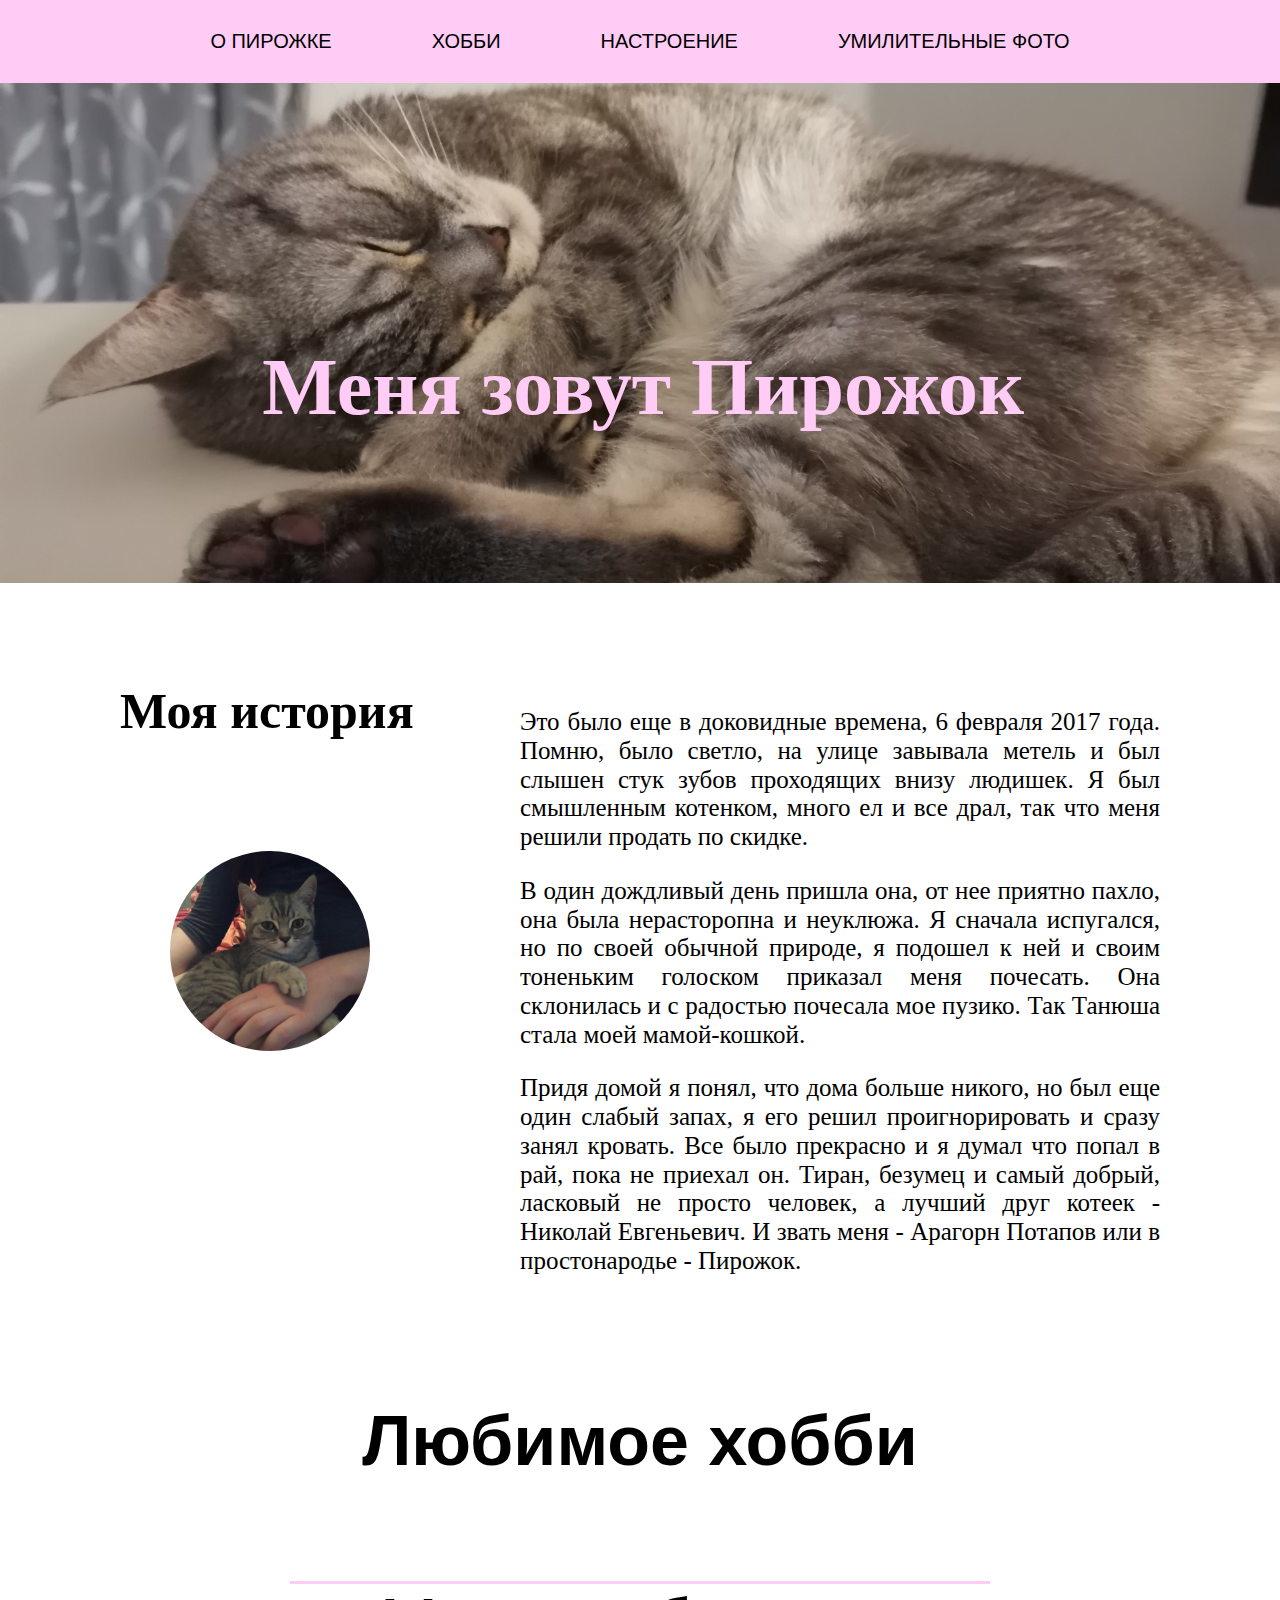
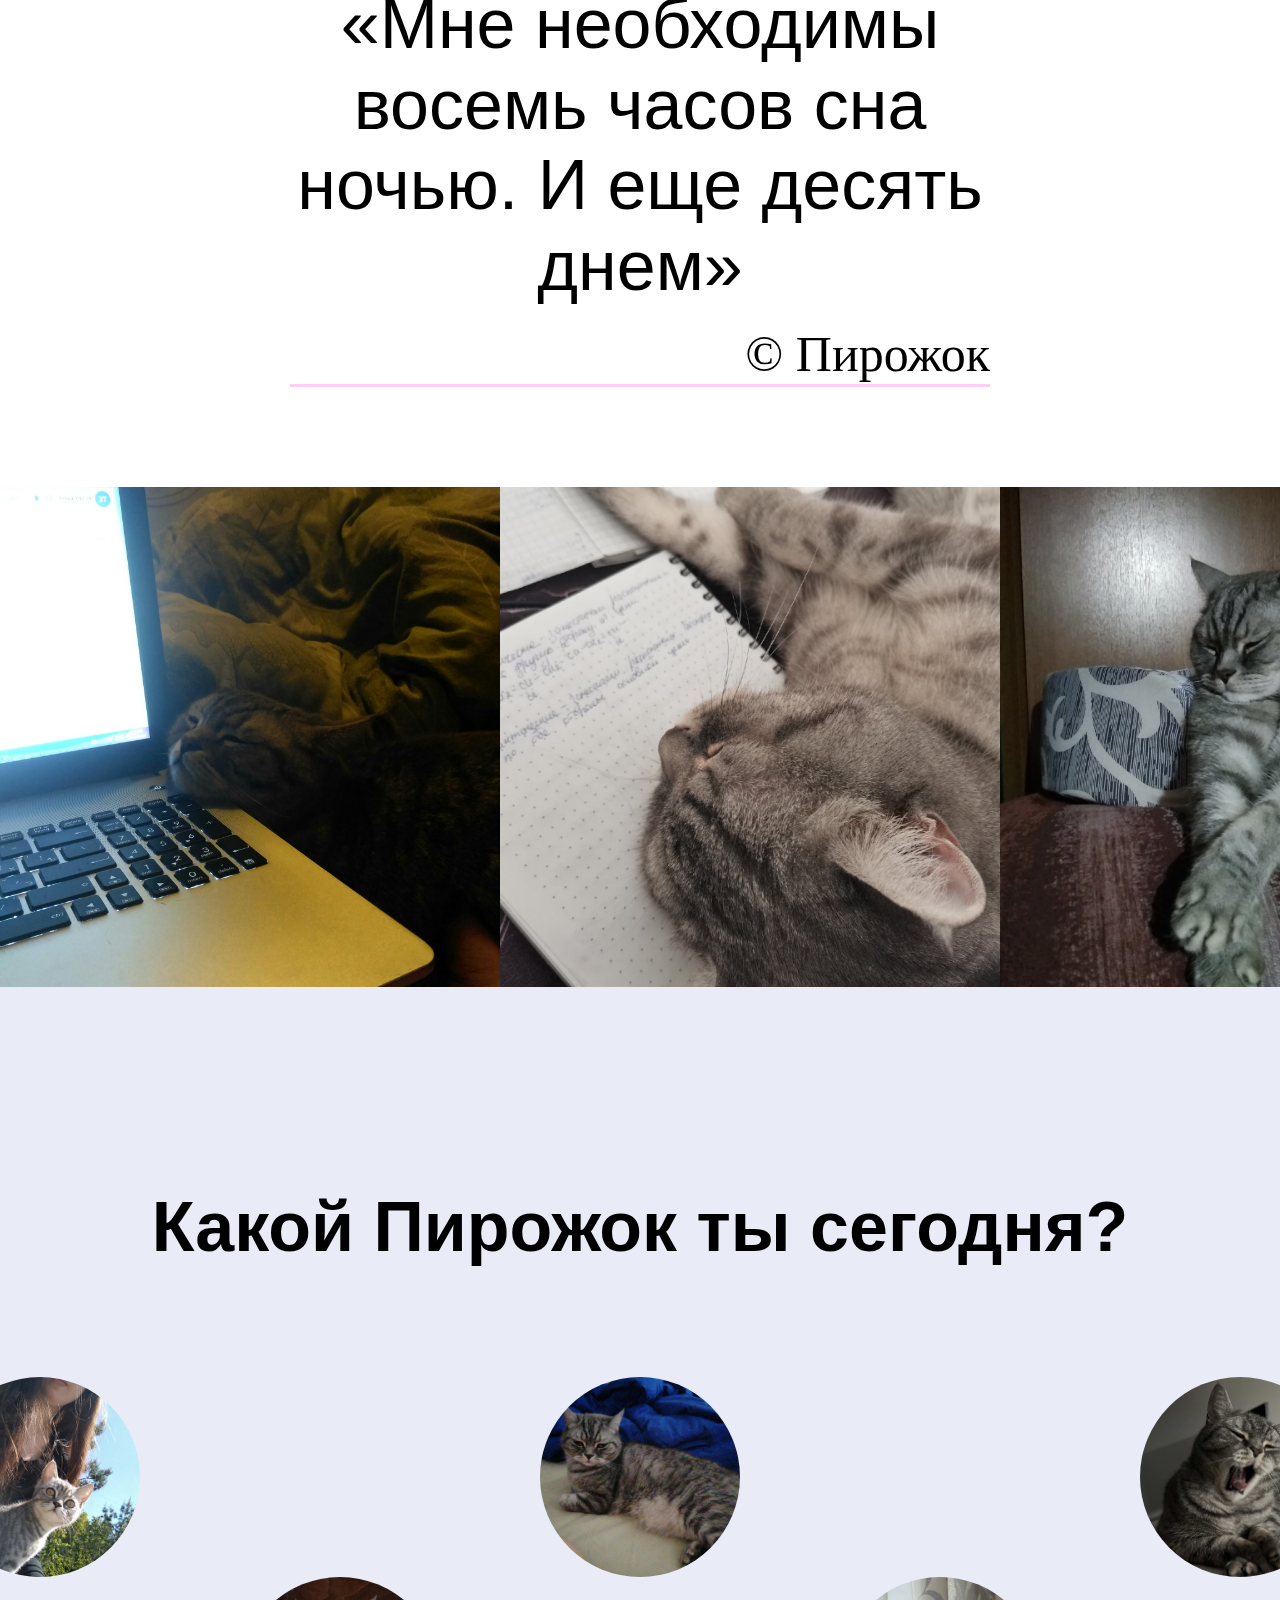
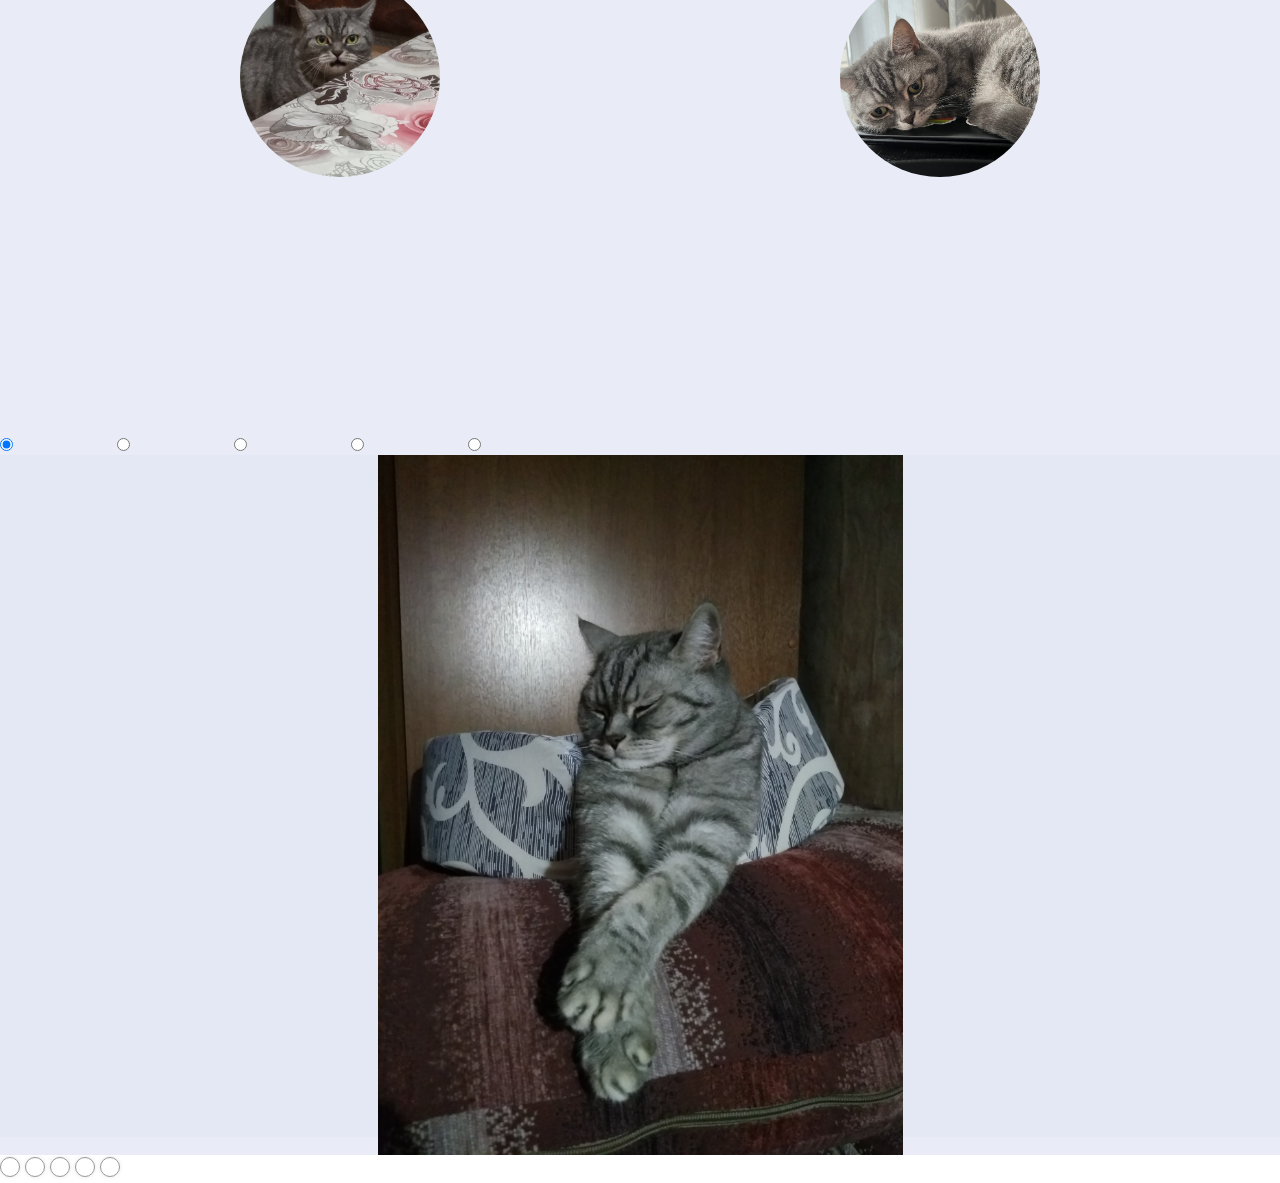
==== index.html @ 3bffbefb "fixed after the second review" ====
<!DOCTYPE html>
<html lang="en">
  <head>
    <meta charset="UTF-8" />
    <meta http-equiv="X-UA-Compatible" content="IE=edge" />
    <meta name="viewport" content="width=device-width, initial-scale=1.0" />
    <link rel="stylesheet" href="./vendor/normalize.css" />
    <link rel="stylesheet" href="./index.css" />
    <title>Pie</title>
  </head>
  <body class="page">
    <nav class="menu">
      <ul class="menu__list">
        <li class="menu__list-item">
          <a href="#about" class="menu__list-link">О ПИРОЖКЕ</a>
        </li>
        <li class="menu__list-item">
          <a href="#sleep" class="menu__list-link">ХОББИ</a>
        </li>
        <li class="menu__list-item"><a href="#play" class="menu__list-link">НАСТРОЕНИЕ</a></li>
        <li class="menu__list-item"><a href="#" class="menu__list-link">УМИЛИТЕЛЬНЫЕ ФОТО</a></li>
      </ul>
    </nav>
 <section class="cat-photo">
      <h1 class="cat-heading">Меня зовут Пирожок</h1>
    </section>
 <section class="about" id="about">
      <div class="title">
        <h2 class="about__title">Моя история</h2>
         <div class="cards">
           <div class="cards__item">
            <img src="./images/babycat_hands.jpg" alt="" class="cards__image" />
          </div>
        </div>
      </div>
       <div class="about__story">
        <p class="about__paragraph">
          Это было еще в доковидные времена, 6 февраля 2017 года. Помню, было
          светло, на улице завывала метель и был слышен стук зубов проходящих
          внизу людишек. Я был смышленным котенком, много ел и все драл, так что
          меня решили продать по скидке.
        </p>
        <p class="about__paragraph">
          В один дождливый день пришла она, от нее приятно пахло, она была
          нерасторопна и неуклюжа. Я сначала испугался, но по своей обычной
          природе, я подошел к ней и своим тоненьким голоском приказал меня
          почесать. Она склонилась и с радостью почесала мое пузико. Так Танюша
          стала моей мамой-кошкой.
        </p>
        <p class="about__paragraph">
          Придя домой я понял, что дома больше никого, но был еще один слабый
          запах, я его решил проигнорировать и сразу занял кровать. Все было
          прекрасно и я думал что попал в рай, пока не приехал он. Тиран,
          безумец и самый добрый, ласковый не просто человек, а лучший друг
          котеек - Николай Евгеньевич. И звать меня - Арагорн Потапов или в
          простонародье - Пирожок.
        </p>
      </div>
    </section>
    <section class="sleep" id="sleep">
      <h2 class="play__title">Любимое хобби</h2>
      <div class="sleep__quote">
        <p class="sleep__quote-text">
          «Мне необходимы восемь часов сна ночью. И еще десять днем»
        </p>
        <p class="sleep__quote-author">&#169; Пирожок</p>
      </div>
      <div class="sleep__photos">
        <div class="sleep__photo">
          <img src="./images/cat__sleep.jpg" alt="Фото" class="sleep__pic" />
          <div class="content__image-cover">
            <p class="content__image-name">Сплю на ноутбуке мамы</p>
          </div>
        </div>
        <div class="sleep__photo">
          <img src="./images/cat__sleep2.jpg" alt="Фото" class="sleep__pic" />
          <div class="content__image-cover">
            <p class="content__image-name">Сплю на конспектах мамы</p>
          </div>
        </div>
        <div class="sleep__photo">
          <img src="./images/cat__sleep3.jpg" alt="Фото" class="sleep__pic" />
          <div class="content__image-cover">
            <p class="content__image-name">Сплю как царь</p>
          </div>
        </div>
      </div>
    </section>
  <section class="play" id="play">
      <div class="play__content">
        <h2 class="play__title">Какой Пирожок ты сегодня?</h2>
        <div class="play__galery">
          <div class="cards__item play__card">
            <input
              type="radio"
              class="play__control"
              id="radioButton1"
              name="play__story"
            /><label for="radioButton1" class="play__item">
              <img
                src="./images/babycat_street.jpg"
                alt=""
                class="cards__image"
              />
              <div class="content__image-cover-rounded">
                <p class="content__image-text">Жмяк</p>
              </div>
            </label>
            <p class="play__text">Открытый новому</p>
          </div>
          <div class="cards__item play__card">
            <input
              type="radio"
              class="play__control"
              id="radioButton2"
              name="play__story"
            /><label for="radioButton2" class="play__item"
              ><img src="./images/angry_cat.jpg" alt="" class="cards__image" />
              <div class="content__image-cover-rounded">
                <p class="content__image-text">Жмяк</p>
              </div>
            </label>
            <p class="play__text">Злой на кожанных мешков</p>
          </div>
          <div class="cards__item play__card">
            <input
              type="radio"
              class="play__control"
              id="radioButton3"
              name="play__story"
            /><label for="radioButton3" class="play__item"
              ><img src="./images/arrogant.jpg" alt="" class="cards__image" />
              <div class="content__image-cover-rounded">
                <p class="content__image-text">Жмяк</p>
              </div></label
            >
            <p class="play__text">Высокомерный котей</p>
          </div>
          <div class="cards__item play__card">
            <input
              type="radio"
              class="play__control"
              id="radioButton4"
              name="play__story"
            /><label for="radioButton4" class="play__item"
              ><img src="./images/pensive.jpg" alt="" class="cards__image" />
              <div class="content__image-cover-rounded">
                <p class="content__image-text">Жмяк</p>
              </div></label
            >
            <p class="play__text">Размышляющий о смысле бытия</p>
          </div>
          <div class="cards__item play__card">
            <input
              type="radio"
              class="play__control"
              id="radioButton5"
              name="play__story"
            /><label for="radioButton5" class="play__item"
              ><img src="./images/sleepy.jpg" alt="" class="cards__image" />
              <div class="content__image-cover-rounded">
                <p class="content__image-text">Жмяк</p>
              </div></label
            >
            <p class="play__text">Скучающий по кроватке</p>
          </div>
        </div>
      </div>
    </section>
    <section class="section_slider">
      <div class="wrapper">
        <input type="radio" name="point" id="slide1" class="radio slide1-on" checked>
        <input type="radio" name="point" id="slide2" class="radio slide2-on">
        <input type="radio" name="point" id="slide3" class="radio slide3-on">
        <input type="radio" name="point" id="slide4" class="radio slide4-on">
        <input type="radio" name="point" id="slide5" class="radio slide5-on">
        <div class="slider">
          <div class="slides slide1"></div>
          <div class="slides slide2"></div>
          <div class="slides slide3"></div>
          <div class="slides slide4"></div>
          <div class="slides slide5"></div>
        </div>
        <div class="controls">
          <label class="label" for="slide1"><div class="new-button"></div></label>
          <label  class="label" for="slide2"><div class="new-button"></div></label>
          <label class="label" for="slide3"><div class="new-button"></div></label>
          <label class="label" for="slide4"><div class="new-button"></div></label>
          <label class="label" for="slide5"><div class="new-button"></div></label>
        </div>
      </div>
       
    </section> 
  </body>
</html>
---- index.css ----
@import url(./blocks/cards/cards.css);
@import url(./vendor/slider.css);
@import url(./blocks/menu/menu.css);
@import url(./blocks/menu/__list-item/menu__list-item.css);
@import url(./blocks/menu/__list-link/menu__list-link.css);
@import url(./blocks/menu/__list/menu__list.css);
  

.page {
    
}

.cat-photo {
    width: 100%;
    height: 500px;
    background-image: url(./images/main_photo.JPG);
    background-size: cover;
    background-repeat: no-repeat;
    background-position: center;
    position: relative;
    
}

@media screen and (max-width: 1024px) {
    .cat-photo {
        height: 300px;
    } 
}

.cat-heading {
    margin: 0;
    position: absolute;
    bottom: 30%;
    right: 20%;
    font-size: 80px;
    color:#FFCCF5;
    transition: transform 1s ease;
    
}


@media screen and (max-width: 980px) {
    .cat-heading {
        font-size: 40px;
    } 
}

@media screen and (max-width: 500px) {
    .cat-heading {
        font-size: 24px;
    } 
}



.cat-heading:hover {
    transform: scale(1.1);
}

.about {
    margin: 100px 0 0;
    display: flex;
    flex-direction: row;
    justify-content: center;
    width: 100%;
    box-sizing: border-box;
    

}

.about__title {
    font-size: 50px;
    margin: 0;
    align-self: flex-start;
    padding: 0;
}

.about__story {
    width: 50%;
    text-align: justify;
    font-size: 25px;
}

.cards__image {
    border-radius: 50%;
    object-fit: cover;
    width: 200px;
    height: 200px;
    margin: 10px 50px 0;
  }
  
.cards {
    align-self: center;
    margin-top: 100px;
}

  .title {
      display: flex;
      flex-direction: column;
    

  }

  .sleep__quote {
    width: 700px;
    border-top: 3px solid #FFCCF5;
    border-bottom: 3px solid #FFCCF5;
    margin: 100px auto 100px;

  }

  .sleep__quote-text {
      font-size: 70px;
      text-align: center;
      margin: 0 auto;
      font-family: 'Segoe UI', Tahoma, Geneva, Verdana, sans-serif;
      
  }

  .sleep__quote-author {
    
    margin: 20px auto 0;
    font-size: 50px;
    text-align: right;
    
  }

  .sleep__photos {
    display: flex;
    align-items: center;
    justify-content: space-between;
  }

  .sleep__pic {
      width: 500px;
      height: 500px;
      object-fit: cover;
  }

  .sleep__photo {
      position: relative;
      width: 500px;
      height: 500px;
  }

  .content__image-cover {
    width: 100%;
    height: 100%;
    background-color: rgba(0, 0, 0, .3);
    opacity: 0;
    position: absolute;
    top: 0;
    left: 0;
  }

  .content__image-name {
      font-size: 25px;
      position: absolute;
      right: 10px;
      bottom: 10px;
      color: white;
  }

  .content__image-cover:hover {
    opacity: 1;
  }

  .play {
      background-color: #e2e7f5c5;
      min-height: 1050px;

  }

  .play__content {
      padding: 100px;
      margin: 0 auto;
      width: 80%;
  }

  .play__title {
    font-size: 70px;
    margin: 100px 0;
    font-family: 'Segoe UI', Tahoma, Geneva, Verdana, sans-serif;
    text-align: center;

      
}

  .play__galery {
      display: flex;
      justify-content: center;
  }

  .play__card:nth-of-type(2n) {
      margin-top: 200px;
  }
  .play__card {
    transition: transform 1s ease;
  }

  .play__card:hover {
      transform: scale(1.1);
      transition: transform 1s ease;
  }
  
  .cards__item {
      width: 400px;
  } 
  .play__control {
     display: none;
  }

  .play__text {
      display: none;
      font-family: 'Segoe UI', Tahoma, Geneva, Verdana, sans-serif;
      font-size: 25px;
      text-align: center;
  }

  .play__control:checked + .play__item + .play__text{
      display: block;
  }
 
.content__image-cover-rounded {
    width: 200px;
    height: 200px;
    border-radius: 50%;
    background-color: rgba(0, 0, 0, .3);
    opacity: 0;
    position: absolute;
    top: 10px;
    left: 50px;
}

.content__image-cover-rounded:hover {
    opacity: .5;
}

.content__image-text {
    font-size: 25px;
    margin: 0;
    position: absolute;
    right: 70px;
    bottom: 85px;
    color: white;
}

.wrapper {
    width: 100%;
    height: 700px;
    background-color: #e2e7f5c5;
    position: relative;
    margin: 0 auto 0;
}

 .slider {
    height: inherit;
    overflow: hidden;
    width: inherit;
    background-color: #e2e7f5c5;
}

.slides {
    height: inherit;
    width: inherit;
    opacity: 0;
    position: absolute;
    z-index: 0;
    transform: scale(1.5);
    transition: transform .5s ease, opacity ease-in-out .5s;
    background-size: contain;
    background-position: center;
    background-repeat: no-repeat;
}



.slide1-on:checked  ~ .slider > .slide1{
    opacity: 1;
    background-image: url(./images/cat__sleep3.jpg);
    transform: scale(1);
}

.slide2-on:checked ~ .slider > .slide2{
    opacity: 1;
    background-image: url(./images/road.jpg);
    transform: scale(1);
}
.slide3-on:checked ~ .slider > .slide3{
    opacity: 1;
    background-image: url(./images/slider_3.jpg);
    transform: scale(1);
}
.slide4-on:checked ~ .slider > .slide4{
    opacity: 1;
    background-image: url(./images/slider_4.jpg);
    transform: scale(1);
}
.slide5-on:checked + .slider > .slide5{
    opacity: 1;
    background-image: url(./images/slider_5.jpg);
    transform: scale(1);
}


.radio {
    margin-right:100px;
}

.button-area {
    display: flex;
    justify-content: center;
}
.controls {
    display: flex;
    height: 28px;
    position: relative;
    align-items: center;
}

.new-button {
  display: inline-block;
  position: relative;
  height: 20px;
  width: 20px;
  border-radius: 20px;
  margin-right: 5px;
  border: 1px solid #999999;
  background-color: #ffffff;
  box-shadow: 0 0 4px 0 rgba(0,0,0,0.1);
  cursor: pointer;
  outline: none;
  box-sizing: border-box;
  transition: .5s all;
}


.controls:hover .new-button {
    background-color: #f9f9f9;
    box-shadow: inset 1px 2px 3px 0 rgba(0,0,0,0.1);
}
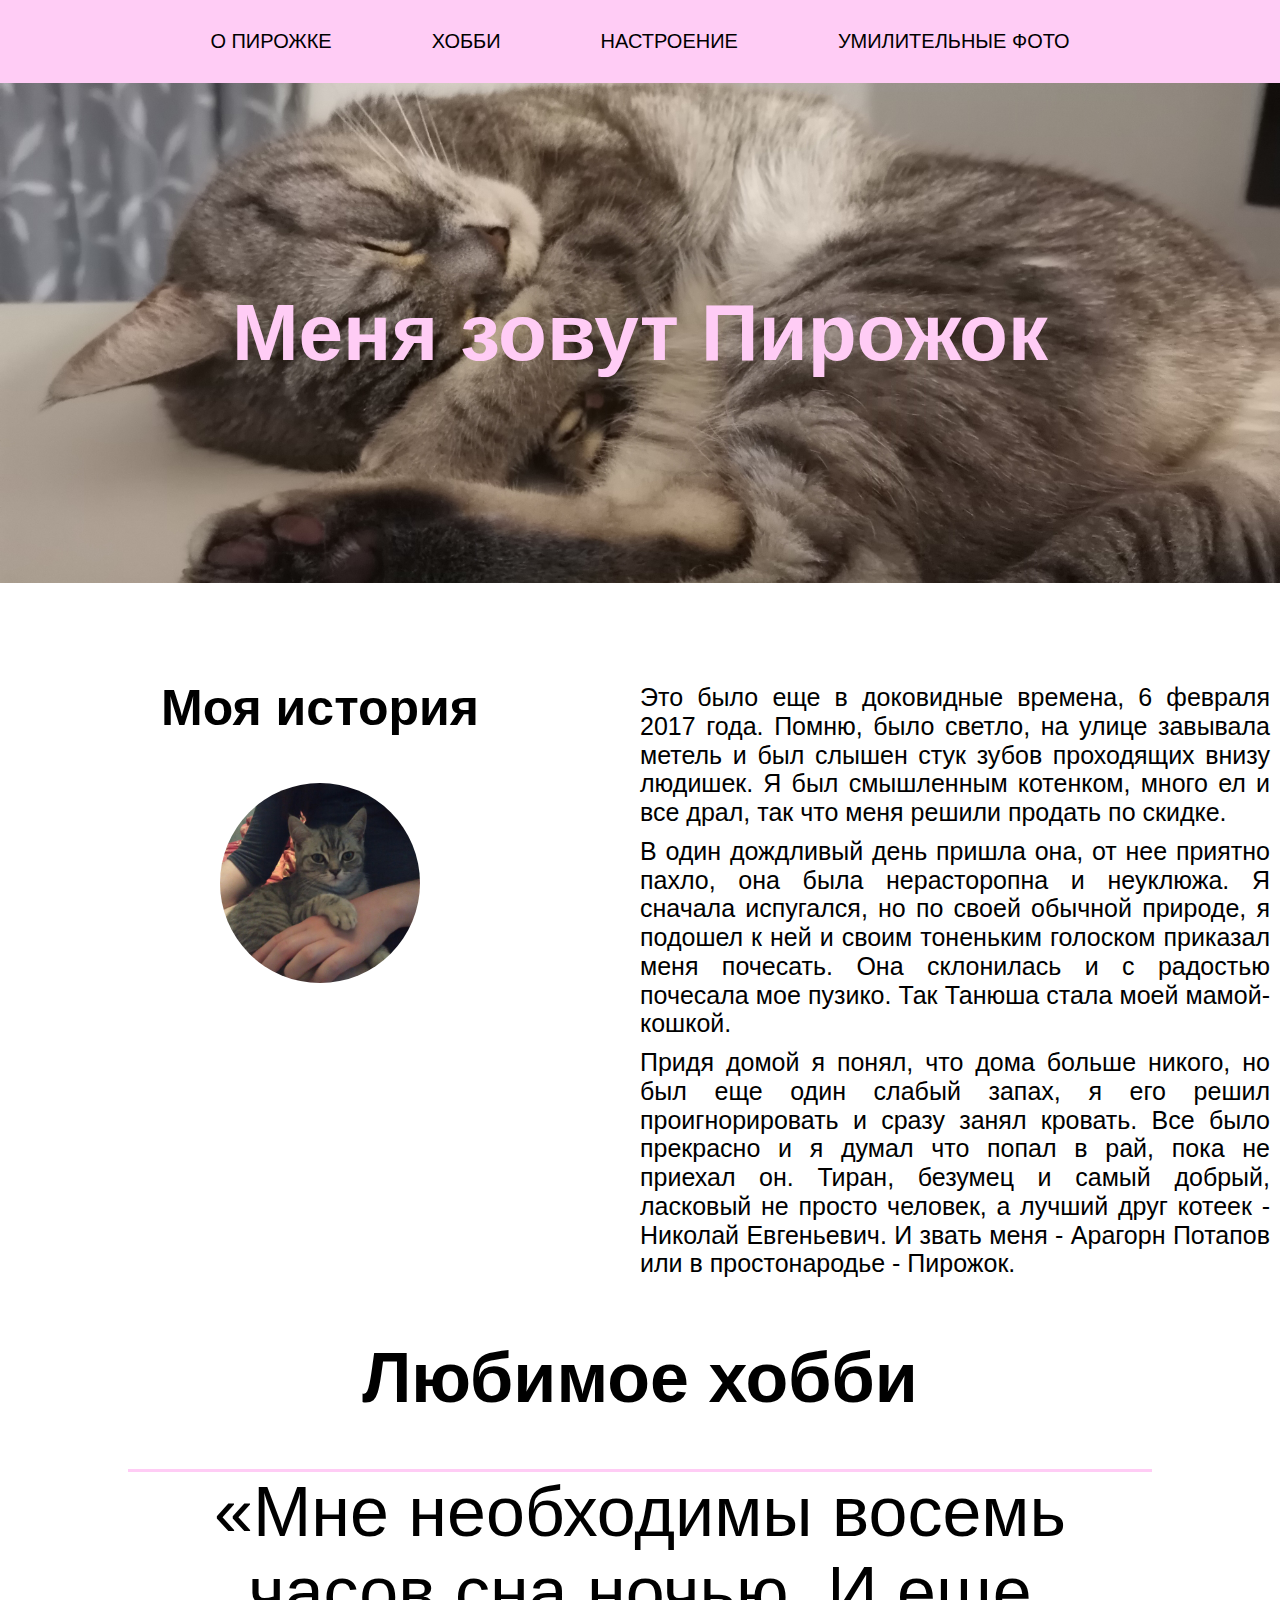
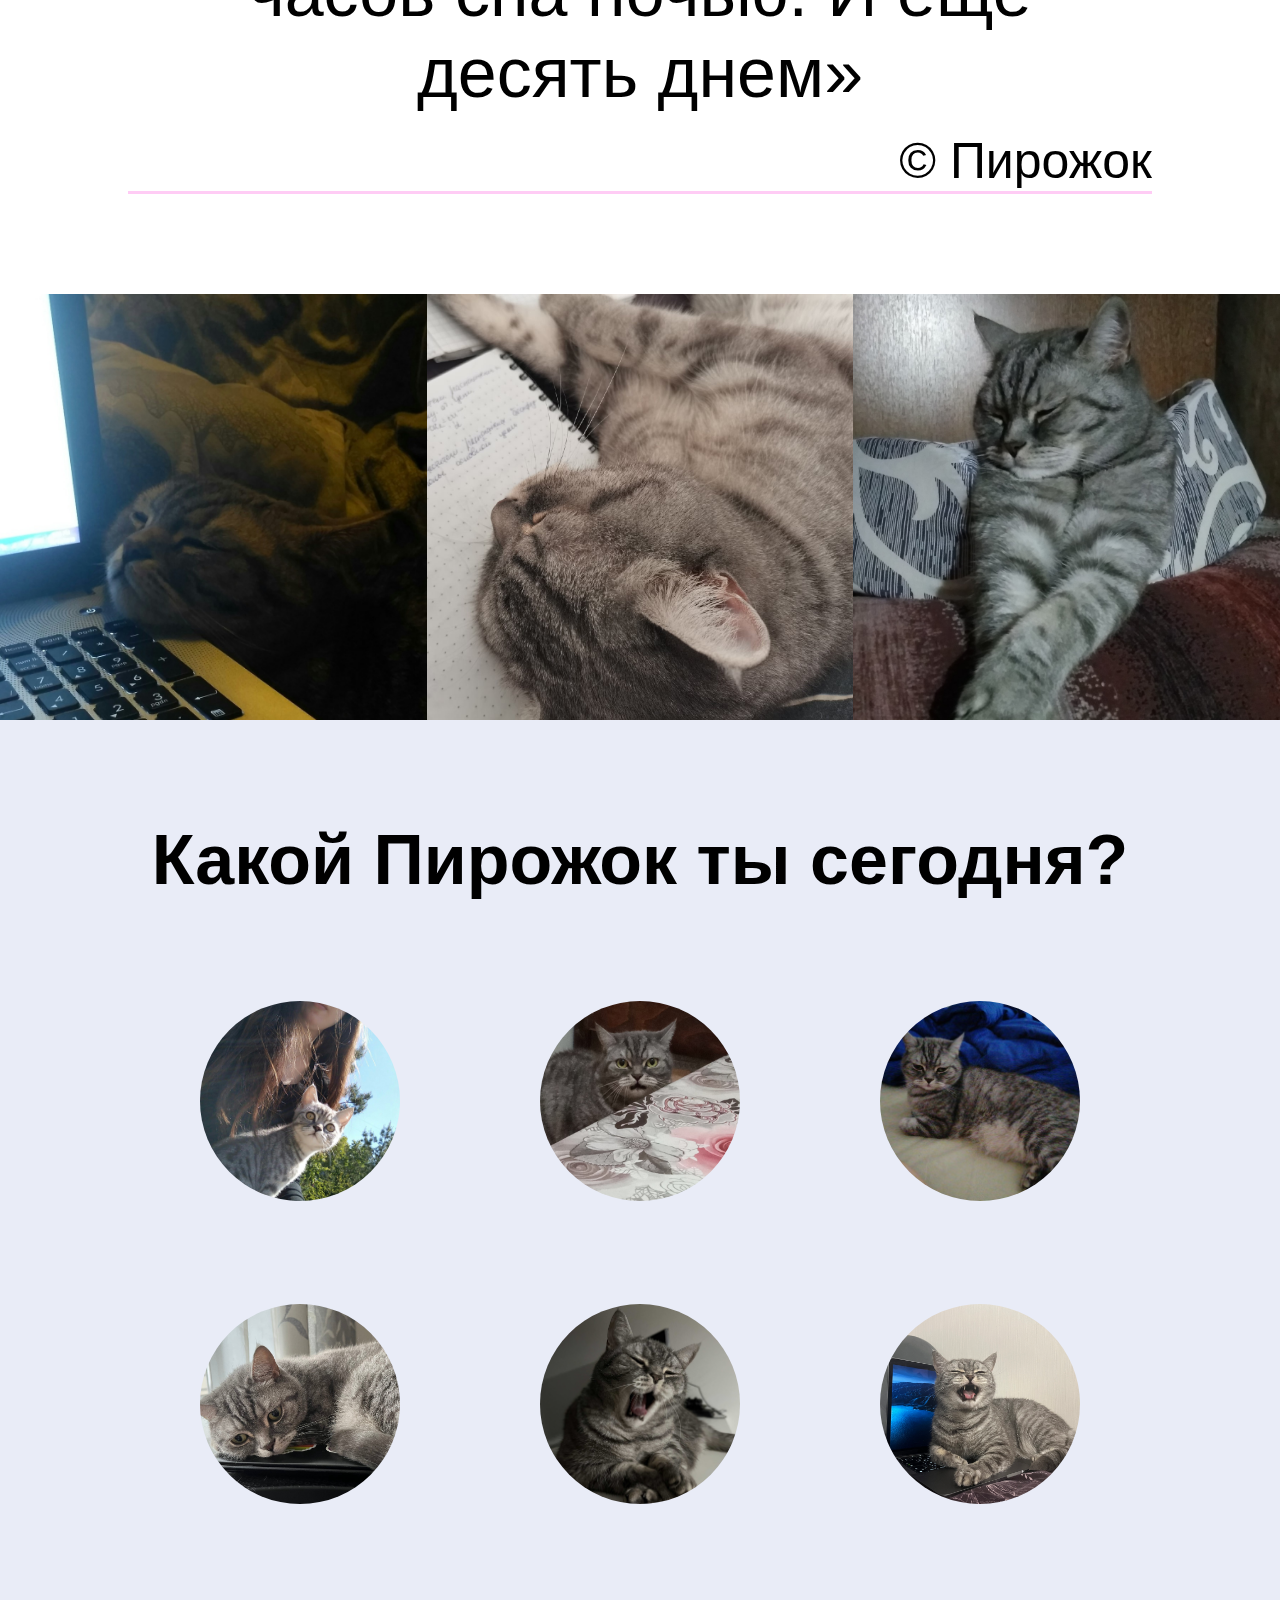
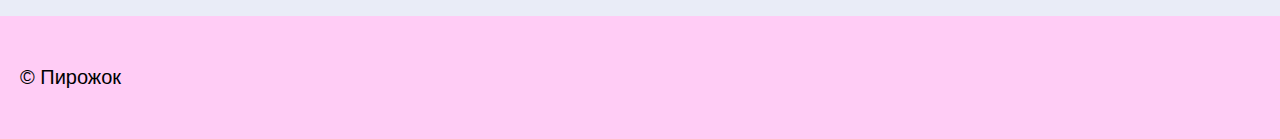
==== commit 88a6bffa: "fixed gallery" ====
--- a/index.html
+++ b/index.html
@@ -17,23 +17,25 @@
         <li class="menu__list-item">
           <a href="#sleep" class="menu__list-link">ХОББИ</a>
         </li>
-        <li class="menu__list-item"><a href="#play" class="menu__list-link">НАСТРОЕНИЕ</a></li>
-        <li class="menu__list-item"><a href="#" class="menu__list-link">УМИЛИТЕЛЬНЫЕ ФОТО</a></li>
+        <li class="menu__list-item">
+          <a href="#play" class="menu__list-link">НАСТРОЕНИЕ</a>
+        </li>
+        <li class="menu__list-item">
+          <a href="#" class="menu__list-link">УМИЛИТЕЛЬНЫЕ ФОТО</a>
+        </li>
       </ul>
     </nav>
- <section class="cat-photo">
+    <section class="cat-photo">
       <h1 class="cat-heading">Меня зовут Пирожок</h1>
     </section>
- <section class="about" id="about">
+    <section class="about" id="about">
       <div class="title">
         <h2 class="about__title">Моя история</h2>
-         <div class="cards">
-           <div class="cards__item">
-            <img src="./images/babycat_hands.jpg" alt="" class="cards__image" />
-          </div>
+        <div class="about__image">
+          <img src="./images/babycat_hands.jpg" alt="" class="about__img" />
         </div>
       </div>
-       <div class="about__story">
+      <div class="about__story">
         <p class="about__paragraph">
           Это было еще в доковидные времена, 6 февраля 2017 года. Помню, было
           светло, на улице завывала метель и был слышен стук зубов проходящих
@@ -86,111 +88,46 @@
         </div>
       </div>
     </section>
-  <section class="play" id="play">
+    <section class="play" id="play">
       <div class="play__content">
         <h2 class="play__title">Какой Пирожок ты сегодня?</h2>
-        <div class="play__galery">
-          <div class="cards__item play__card">
-            <input
-              type="radio"
-              class="play__control"
-              id="radioButton1"
-              name="play__story"
-            /><label for="radioButton1" class="play__item">
-              <img
-                src="./images/babycat_street.jpg"
-                alt=""
-                class="cards__image"
-              />
-              <div class="content__image-cover-rounded">
-                <p class="content__image-text">Жмяк</p>
-              </div>
-            </label>
+        <div class="play__gallery">
+        <div class="cards__item play__card">
+            <img
+              src="./images/babycat_street.jpg"
+              alt=""
+              class="cards__image"
+            />
+
             <p class="play__text">Открытый новому</p>
           </div>
           <div class="cards__item play__card">
-            <input
-              type="radio"
-              class="play__control"
-              id="radioButton2"
-              name="play__story"
-            /><label for="radioButton2" class="play__item"
-              ><img src="./images/angry_cat.jpg" alt="" class="cards__image" />
-              <div class="content__image-cover-rounded">
-                <p class="content__image-text">Жмяк</p>
-              </div>
-            </label>
+            <img src="./images/angry_cat.jpg" alt="" class="cards__image" />
+
             <p class="play__text">Злой на кожанных мешков</p>
           </div>
           <div class="cards__item play__card">
-            <input
-              type="radio"
-              class="play__control"
-              id="radioButton3"
-              name="play__story"
-            /><label for="radioButton3" class="play__item"
-              ><img src="./images/arrogant.jpg" alt="" class="cards__image" />
-              <div class="content__image-cover-rounded">
-                <p class="content__image-text">Жмяк</p>
-              </div></label
-            >
+            <img src="./images/arrogant.jpg" alt="" class="cards__image" />
             <p class="play__text">Высокомерный котей</p>
           </div>
           <div class="cards__item play__card">
-            <input
-              type="radio"
-              class="play__control"
-              id="radioButton4"
-              name="play__story"
-            /><label for="radioButton4" class="play__item"
-              ><img src="./images/pensive.jpg" alt="" class="cards__image" />
-              <div class="content__image-cover-rounded">
-                <p class="content__image-text">Жмяк</p>
-              </div></label
-            >
+            <img src="./images/pensive.jpg" alt="" class="cards__image" />
             <p class="play__text">Размышляющий о смысле бытия</p>
           </div>
           <div class="cards__item play__card">
-            <input
-              type="radio"
-              class="play__control"
-              id="radioButton5"
-              name="play__story"
-            /><label for="radioButton5" class="play__item"
-              ><img src="./images/sleepy.jpg" alt="" class="cards__image" />
-              <div class="content__image-cover-rounded">
-                <p class="content__image-text">Жмяк</p>
-              </div></label
-            >
+            <img src="./images/sleepy.jpg" alt="" class="cards__image" />
             <p class="play__text">Скучающий по кроватке</p>
           </div>
+          <div class="cards__item play__card">
+            <img src="./images/IMG_0984.jpeg" alt="" class="cards__image" />
+            <p class="play__text">Паникующий</p>
+          </div>
         </div>
-      </div>
+      </div> 
     </section>
-    <section class="section_slider">
-      <div class="wrapper">
-        <input type="radio" name="point" id="slide1" class="radio slide1-on" checked>
-        <input type="radio" name="point" id="slide2" class="radio slide2-on">
-        <input type="radio" name="point" id="slide3" class="radio slide3-on">
-        <input type="radio" name="point" id="slide4" class="radio slide4-on">
-        <input type="radio" name="point" id="slide5" class="radio slide5-on">
-        <div class="slider">
-          <div class="slides slide1"></div>
-          <div class="slides slide2"></div>
-          <div class="slides slide3"></div>
-          <div class="slides slide4"></div>
-          <div class="slides slide5"></div>
-        </div>
-        <div class="controls">
-          <label class="label" for="slide1"><div class="new-button"></div></label>
-          <label  class="label" for="slide2"><div class="new-button"></div></label>
-          <label class="label" for="slide3"><div class="new-button"></div></label>
-          <label class="label" for="slide4"><div class="new-button"></div></label>
-          <label class="label" for="slide5"><div class="new-button"></div></label>
-        </div>
-      </div>
-       
-    </section> 
+    <footer class="footer">
+      <p class="footer__copyright">&copy; Пирожок</p>
+    </footer>
+    <script src="./index.js"></script>
   </body>
 </html>
-
--- a/index.css
+++ b/index.css
@@ -4,338 +4,254 @@
 @import url(./blocks/menu/__list-item/menu__list-item.css);
 @import url(./blocks/menu/__list-link/menu__list-link.css);
 @import url(./blocks/menu/__list/menu__list.css);
+@import url(./blocks/page/page.css);
+@import url(./blocks/cards/__description/cards__description.css);
+@import url(./blocks/cards/__image/cards__image.css);
+@import url(./blocks/cards/__item/cards___item.css);
+@import url(./blocks/cards/__title/cards__title.css);
+
+
+.cat-photo {
+  width: 100%;
+  height: 500px;
+  background-image: url(./images/main_photo.JPG);
+  background-size: cover;
+  background-repeat: no-repeat;
+  background-position: center;
+  position: relative;
+  display: flex;
+  justify-content: center;
+  align-items: center;
+}
+
+@media screen and (max-width: 1024px) {
+  .cat-photo {
+    height: 300px;
+  }
+}
+
+.cat-heading {
+  margin: 0;
+  font-size: 80px;
+  color: #ffccf5;
+  transition: transform 1s ease;
+}
+
+@media screen and (max-width: 980px) {
+  .cat-heading {
+    font-size: 40px;
+  }
+}
+
+@media screen and (max-width: 500px) {
+  .cat-heading {
+    font-size: 24px;
+  }
+}
+
+.cat-heading:hover {
+  transform: scale(1.1);
+}
+
+.about {
+  display: grid;
+  grid-template-columns: repeat(2, 50%);
+  max-width: 1280px;
+  justify-items: center;
+  margin: 100px auto 0;
+}
+
+@media screen and (max-width: 743px) {
+  .about {
+    grid-template-columns: 1fr;
+  }
+}
+
+.about__title {
+  font-size: 50px;
+  margin: 0;
+  padding: 0;
+  line-height: 1;
+}
+
+@media screen and (max-width: 500px) {
+  .about__title {
+    font-size: 40px;
+  }
+}
+
+.about__story {
+  text-align: justify;
+  font-size: 25px;
+  padding-right: 10px;
+}
+
+.about__img {
+  border-radius: 50%;
+  object-fit: cover;
+  width: 200px;
+  height: 200px;
+  margin: 50px 50px;
+}
+
+.title {
+  display: flex;
+  flex-direction: column;
+  align-items: center;
+}
+
+.about__paragraph {
+  margin: 0;
+  margin-bottom: 10px;
+}
+
+@media screen and (max-width: 743px) {
+  .about__paragraph {
+    grid-template-columns: 1fr;
+    padding: 0 20px;
+    font-size: 20px;
+  }
+}
+
+.sleep__quote {
+  max-width: 80%;
+  border-top: 3px solid #ffccf5;
+  border-bottom: 3px solid #ffccf5;
+  margin: 0 auto 100px;
+}
+
+.sleep__quote-text {
+  font-size: 70px;
+  text-align: center;
+  margin: 0 auto;
+  font-family: "Segoe UI", Tahoma, Geneva, Verdana, sans-serif;
+}
+
+.sleep__quote-author {
+  margin: 20px auto 0;
+  font-size: 50px;
+  text-align: right;
+}
+
+.sleep__photos {
+  display: grid;
+  grid-template-columns: repeat(3, 1fr);
+  width: 100%;
+  box-sizing: border-box;
+  font-size: 0;
+}
+
+@media screen and (max-width: 1000px) {
+  .sleep__photos {
+    grid-template-columns: 1fr;
+  }
+}
+
+.sleep__pic {
+  width: 100%;
+  object-fit: contain;
+}
+
+.sleep__photo {
+  position: relative;
+  width: 100%;
+  height: auto;
   
-
-.page {
-    
-}
-
-.cat-photo {
-    width: 100%;
-    height: 500px;
-    background-image: url(./images/main_photo.JPG);
-    background-size: cover;
-    background-repeat: no-repeat;
-    background-position: center;
-    position: relative;
-    
-}
-
-@media screen and (max-width: 1024px) {
-    .cat-photo {
-        height: 300px;
-    } 
-}
-
-.cat-heading {
-    margin: 0;
-    position: absolute;
-    bottom: 30%;
-    right: 20%;
-    font-size: 80px;
-    color:#FFCCF5;
-    transition: transform 1s ease;
-    
-}
-
-
-@media screen and (max-width: 980px) {
-    .cat-heading {
-        font-size: 40px;
-    } 
-}
-
-@media screen and (max-width: 500px) {
-    .cat-heading {
-        font-size: 24px;
-    } 
-}
-
-
-
-.cat-heading:hover {
-    transform: scale(1.1);
-}
-
-.about {
-    margin: 100px 0 0;
-    display: flex;
-    flex-direction: row;
-    justify-content: center;
-    width: 100%;
-    box-sizing: border-box;
-    
-
-}
-
-.about__title {
-    font-size: 50px;
-    margin: 0;
-    align-self: flex-start;
-    padding: 0;
-}
-
-.about__story {
-    width: 50%;
-    text-align: justify;
-    font-size: 25px;
-}
-
-.cards__image {
-    border-radius: 50%;
-    object-fit: cover;
-    width: 200px;
-    height: 200px;
-    margin: 10px 50px 0;
-  }
+}
+
+.content__image-cover {
+  width: 100%;
+  height: 100%;
+  background-color: rgba(0, 0, 0, 0.3);
+  opacity: 0;
+  position: absolute;
+  top: 0;
+  left: 0;
+  transition: opacity .3s ease;
+}
+
+.content__image-name {
+  font-size: 25px;
+  position: absolute;
+  right: 10px;
+  bottom: 10px;
+  color: white;
+}
+
+.content__image-cover:hover {
+  opacity: 1;
+}
+
+.play {
+  background-color: #e2e7f5c5;
+width: 100%;
+padding-top: 50px;
+}
+
+.play__content {
+  padding: 0;
+  margin: 0 auto;
+  width: 80%;
   
-.cards {
-    align-self: center;
-    margin-top: 100px;
-}
-
-  .title {
-      display: flex;
-      flex-direction: column;
-    
-
-  }
-
-  .sleep__quote {
-    width: 700px;
-    border-top: 3px solid #FFCCF5;
-    border-bottom: 3px solid #FFCCF5;
-    margin: 100px auto 100px;
-
-  }
-
-  .sleep__quote-text {
-      font-size: 70px;
-      text-align: center;
-      margin: 0 auto;
-      font-family: 'Segoe UI', Tahoma, Geneva, Verdana, sans-serif;
-      
-  }
-
-  .sleep__quote-author {
-    
-    margin: 20px auto 0;
-    font-size: 50px;
-    text-align: right;
-    
-  }
-
-  .sleep__photos {
-    display: flex;
-    align-items: center;
-    justify-content: space-between;
-  }
-
-  .sleep__pic {
-      width: 500px;
-      height: 500px;
-      object-fit: cover;
-  }
-
-  .sleep__photo {
-      position: relative;
-      width: 500px;
-      height: 500px;
-  }
-
-  .content__image-cover {
-    width: 100%;
-    height: 100%;
-    background-color: rgba(0, 0, 0, .3);
-    opacity: 0;
-    position: absolute;
-    top: 0;
-    left: 0;
-  }
-
-  .content__image-name {
-      font-size: 25px;
-      position: absolute;
-      right: 10px;
-      bottom: 10px;
-      color: white;
-  }
-
-  .content__image-cover:hover {
-    opacity: 1;
-  }
-
-  .play {
-      background-color: #e2e7f5c5;
-      min-height: 1050px;
-
-  }
-
-  .play__content {
-      padding: 100px;
-      margin: 0 auto;
-      width: 80%;
-  }
-
-  .play__title {
-    font-size: 70px;
-    margin: 100px 0;
-    font-family: 'Segoe UI', Tahoma, Geneva, Verdana, sans-serif;
-    text-align: center;
-
-      
-}
-
-  .play__galery {
-      display: flex;
-      justify-content: center;
-  }
-
-  .play__card:nth-of-type(2n) {
-      margin-top: 200px;
-  }
-  .play__card {
-    transition: transform 1s ease;
-  }
-
-  .play__card:hover {
-      transform: scale(1.1);
-      transition: transform 1s ease;
-  }
+}
+
+.play__title {
+  font-size: 70px;
+  margin: 50px 0;
+  font-family: "Segoe UI", Tahoma, Geneva, Verdana, sans-serif;
+  text-align: center;
+}
+
+.play__gallery {
+  display: grid;
+  grid-template-columns: repeat(auto-fill, 320px);
+  grid-template-rows: auto;
+  justify-content: center;
+  gap: 20px;
+  margin-top: 100px;
+  }
+
+ .play__card:nth-of-type(2n) {
+ }
+.play__card {
+  transition: transform 1s ease;
+  text-align: center;
+}
+
+.play__card:hover {
+  transform: scale(1.1);
+  transition: transform 1s ease;
+}
+
+
+
+
+ .play__text {
+  font-family: "Segoe UI", Tahoma, Geneva, Verdana, sans-serif;
+  font-size: 25px;
+  text-align: center;
+  visibility: hidden;
   
-  .cards__item {
-      width: 400px;
-  } 
-  .play__control {
-     display: none;
-  }
-
-  .play__text {
-      display: none;
-      font-family: 'Segoe UI', Tahoma, Geneva, Verdana, sans-serif;
-      font-size: 25px;
-      text-align: center;
-  }
-
-  .play__control:checked + .play__item + .play__text{
-      display: block;
-  }
- 
-.content__image-cover-rounded {
-    width: 200px;
-    height: 200px;
-    border-radius: 50%;
-    background-color: rgba(0, 0, 0, .3);
-    opacity: 0;
-    position: absolute;
-    top: 10px;
-    left: 50px;
-}
+}
+
+.play__text_opened {
+    visibility: visible;
+}
+
+
 
 .content__image-cover-rounded:hover {
-    opacity: .5;
-}
-
-.content__image-text {
-    font-size: 25px;
-    margin: 0;
-    position: absolute;
-    right: 70px;
-    bottom: 85px;
-    color: white;
-}
-
-.wrapper {
-    width: 100%;
-    height: 700px;
-    background-color: #e2e7f5c5;
-    position: relative;
-    margin: 0 auto 0;
-}
-
- .slider {
-    height: inherit;
-    overflow: hidden;
-    width: inherit;
-    background-color: #e2e7f5c5;
-}
-
-.slides {
-    height: inherit;
-    width: inherit;
-    opacity: 0;
-    position: absolute;
-    z-index: 0;
-    transform: scale(1.5);
-    transition: transform .5s ease, opacity ease-in-out .5s;
-    background-size: contain;
-    background-position: center;
-    background-repeat: no-repeat;
-}
-
-
-
-.slide1-on:checked  ~ .slider > .slide1{
-    opacity: 1;
-    background-image: url(./images/cat__sleep3.jpg);
-    transform: scale(1);
-}
-
-.slide2-on:checked ~ .slider > .slide2{
-    opacity: 1;
-    background-image: url(./images/road.jpg);
-    transform: scale(1);
-}
-.slide3-on:checked ~ .slider > .slide3{
-    opacity: 1;
-    background-image: url(./images/slider_3.jpg);
-    transform: scale(1);
-}
-.slide4-on:checked ~ .slider > .slide4{
-    opacity: 1;
-    background-image: url(./images/slider_4.jpg);
-    transform: scale(1);
-}
-.slide5-on:checked + .slider > .slide5{
-    opacity: 1;
-    background-image: url(./images/slider_5.jpg);
-    transform: scale(1);
-}
-
-
-.radio {
-    margin-right:100px;
-}
-
-.button-area {
-    display: flex;
-    justify-content: center;
-}
-.controls {
-    display: flex;
-    height: 28px;
-    position: relative;
-    align-items: center;
-}
-
-.new-button {
-  display: inline-block;
-  position: relative;
-  height: 20px;
-  width: 20px;
-  border-radius: 20px;
-  margin-right: 5px;
-  border: 1px solid #999999;
-  background-color: #ffffff;
-  box-shadow: 0 0 4px 0 rgba(0,0,0,0.1);
-  cursor: pointer;
-  outline: none;
-  box-sizing: border-box;
-  transition: .5s all;
-}
-
-
-.controls:hover .new-button {
-    background-color: #f9f9f9;
-    box-shadow: inset 1px 2px 3px 0 rgba(0,0,0,0.1);
-}+  opacity: 0.5;
+}
+
+.footer {
+  padding: 30px 0;
+  background-color: #ffccf5;
+}
+
+.footer__copyright {
+  color: black;
+  font-size: 20px;
+  margin-left: 20px;
+}
+
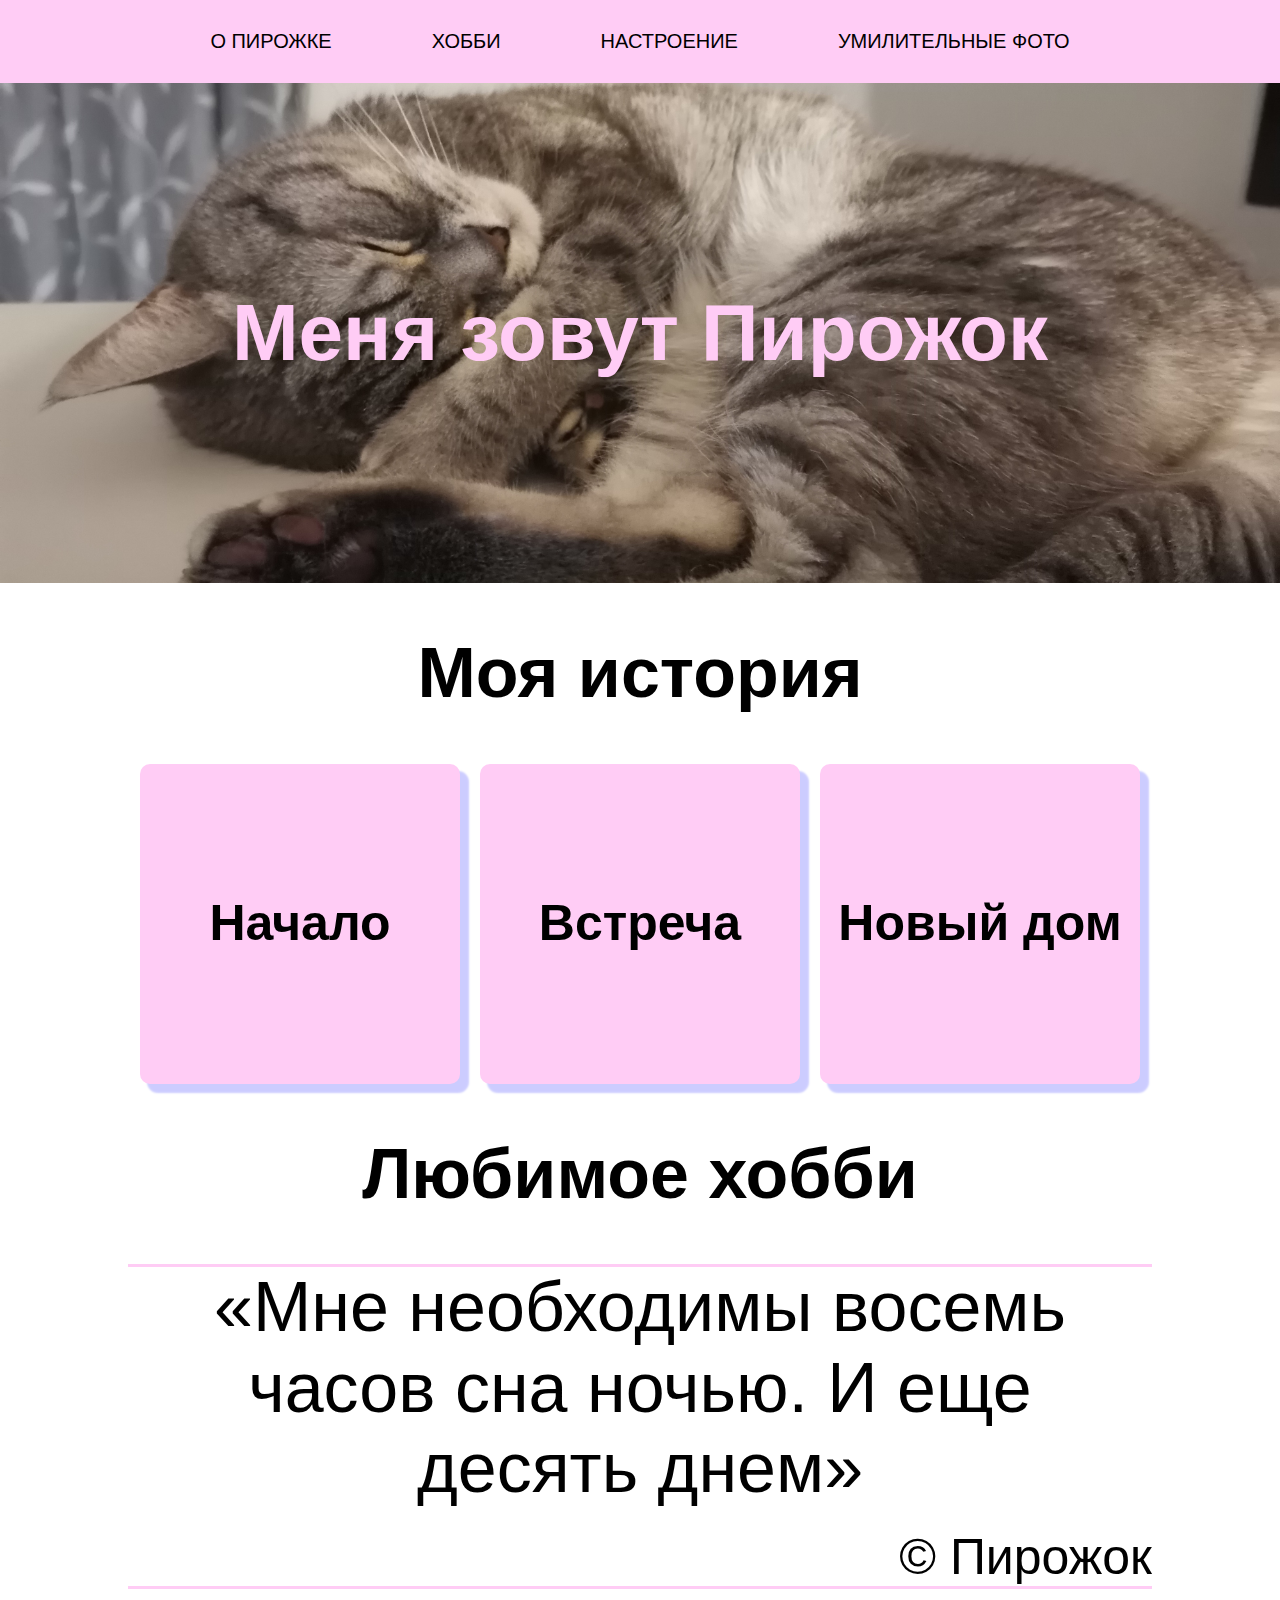
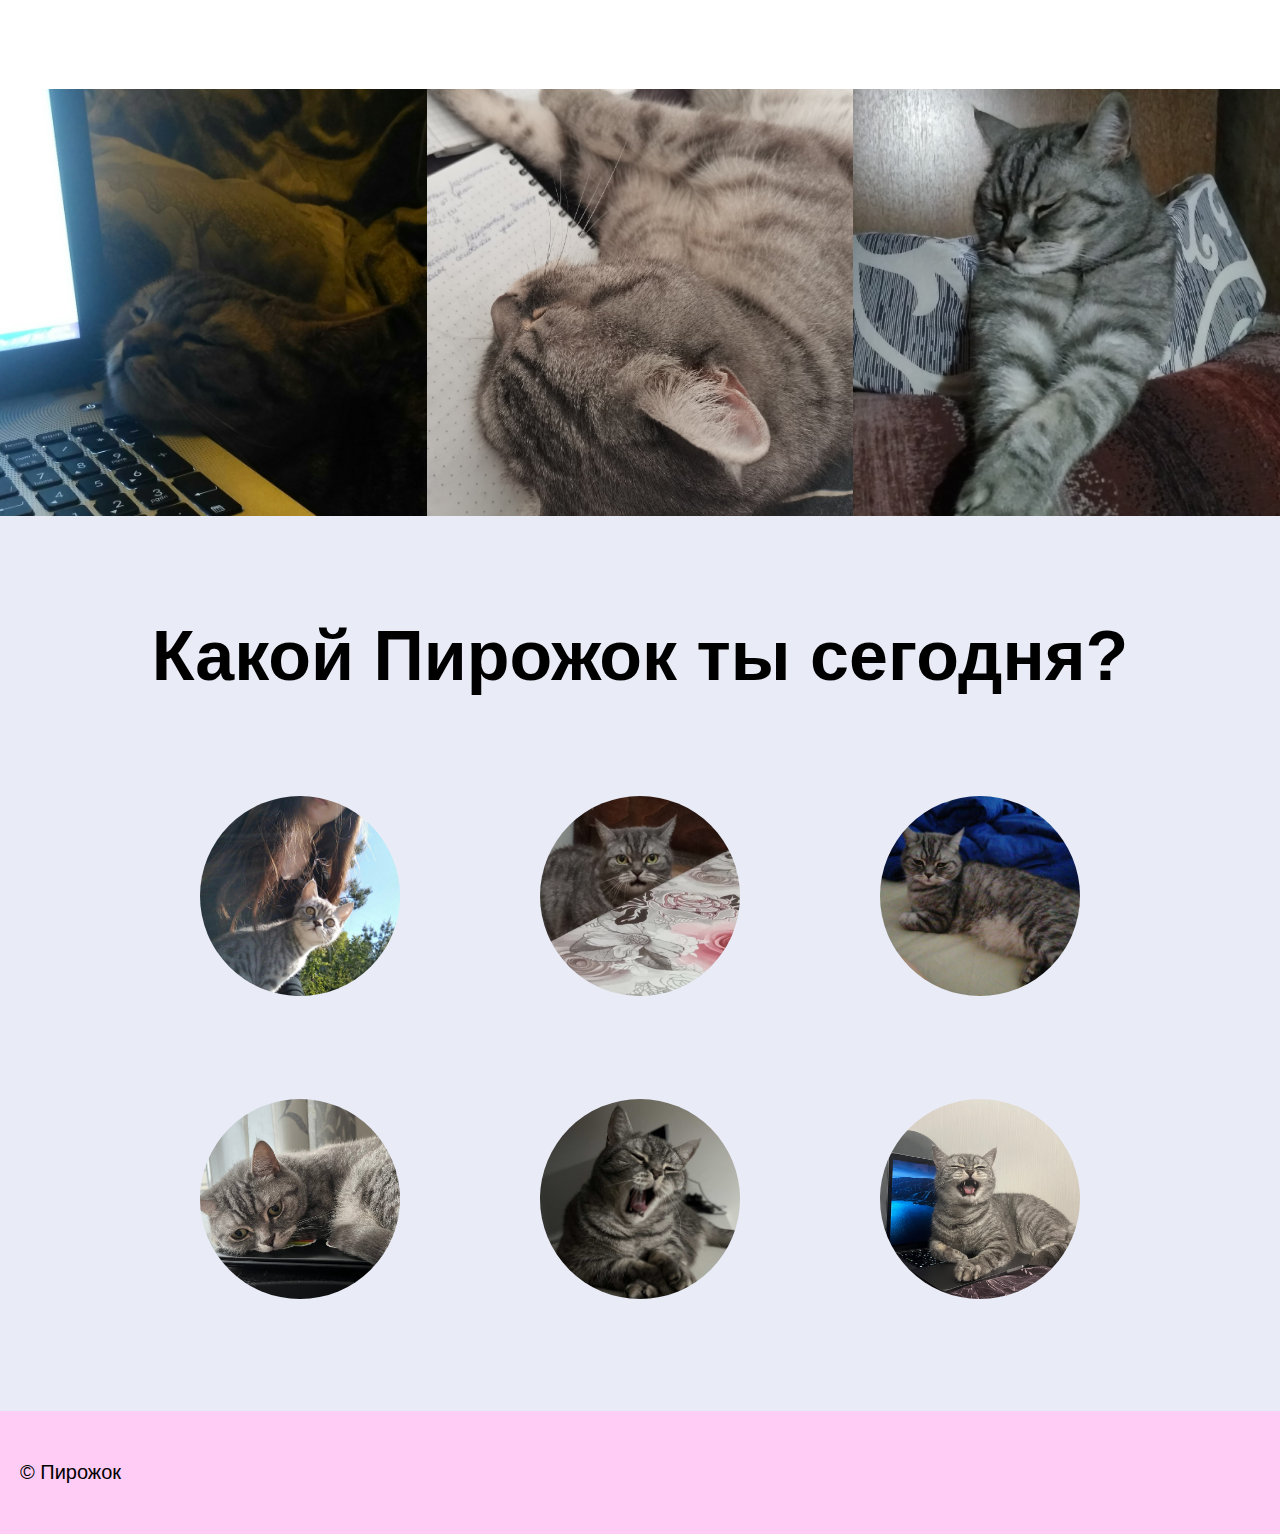
==== commit 549ebf27: "pre-final" ====
--- a/index.html
+++ b/index.html
@@ -29,34 +29,17 @@
       <h1 class="cat-heading">Меня зовут Пирожок</h1>
     </section>
     <section class="about" id="about">
-      <div class="title">
-        <h2 class="about__title">Моя история</h2>
-        <div class="about__image">
-          <img src="./images/babycat_hands.jpg" alt="" class="about__img" />
+      <h2 class="about__title">Моя история</h2>
+      <div class="about__cards">
+        <div class="about__card">
+          <h3 class="about__heading">Начало</h3>
         </div>
-      </div>
-      <div class="about__story">
-        <p class="about__paragraph">
-          Это было еще в доковидные времена, 6 февраля 2017 года. Помню, было
-          светло, на улице завывала метель и был слышен стук зубов проходящих
-          внизу людишек. Я был смышленным котенком, много ел и все драл, так что
-          меня решили продать по скидке.
-        </p>
-        <p class="about__paragraph">
-          В один дождливый день пришла она, от нее приятно пахло, она была
-          нерасторопна и неуклюжа. Я сначала испугался, но по своей обычной
-          природе, я подошел к ней и своим тоненьким голоском приказал меня
-          почесать. Она склонилась и с радостью почесала мое пузико. Так Танюша
-          стала моей мамой-кошкой.
-        </p>
-        <p class="about__paragraph">
-          Придя домой я понял, что дома больше никого, но был еще один слабый
-          запах, я его решил проигнорировать и сразу занял кровать. Все было
-          прекрасно и я думал что попал в рай, пока не приехал он. Тиран,
-          безумец и самый добрый, ласковый не просто человек, а лучший друг
-          котеек - Николай Евгеньевич. И звать меня - Арагорн Потапов или в
-          простонародье - Пирожок.
-        </p>
+        <div class="about__card">
+          <h3 class="about__heading">Встреча</h3>
+        </div>
+        <div class="about__card">
+          <h3 class="about__heading">Новый дом</h3>
+        </div>
       </div>
     </section>
     <section class="sleep" id="sleep">
@@ -88,11 +71,18 @@
         </div>
       </div>
     </section>
+    <div class="popup">
+      <div class="popup__wrapper">
+        <button class="popup__close"></button>
+        <h2 class="popup__heading"></h2>
+        <p class="popup__text"></p>
+      </div>
+    </div>
     <section class="play" id="play">
       <div class="play__content">
         <h2 class="play__title">Какой Пирожок ты сегодня?</h2>
         <div class="play__gallery">
-        <div class="cards__item play__card">
+          <div class="cards__item play__card">
             <img
               src="./images/babycat_street.jpg"
               alt=""
@@ -123,7 +113,7 @@
             <p class="play__text">Паникующий</p>
           </div>
         </div>
-      </div> 
+      </div>
     </section>
     <footer class="footer">
       <p class="footer__copyright">&copy; Пирожок</p>
--- a/index.css
+++ b/index.css
@@ -10,7 +10,6 @@
 @import url(./blocks/cards/__item/cards___item.css);
 @import url(./blocks/cards/__title/cards__title.css);
 
-
 .cat-photo {
   width: 100%;
   height: 500px;
@@ -53,63 +52,78 @@
   transform: scale(1.1);
 }
 
-.about {
+/* about */
+
+.about__cards {
   display: grid;
-  grid-template-columns: repeat(2, 50%);
-  max-width: 1280px;
-  justify-items: center;
-  margin: 100px auto 0;
-}
-
-@media screen and (max-width: 743px) {
-  .about {
-    grid-template-columns: 1fr;
+  grid-template-columns: repeat(auto-fit, 320px);
+  gap: 20px;
+  width: 80%;
+  margin: 50px auto 0;
+  justify-content: center;
+}
+
+@media screen and (max-width: 400px) {
+  .about__cards {
+    grid-template-columns: repeat(auto-fit, 250px);
+  }
+}
+
+
+
+
+.about__card {
+  width: 320px;
+  height: 320px;
+  background-color: #ffccf5;
+  border-radius: 10px;
+  transition: transform 0.5s ease;
+  display: flex;
+  justify-content: center;
+  align-items: center;
+  box-shadow: 8px 8px 2px 1px rgba(0, 0, 255, 0.2);
+}
+
+@media screen and (max-width: 700px) {
+  .about__card {
+    height: 200px;
+  }
+}
+
+@media screen and (max-width: 400px) {
+  .about__card {
+    width: 250px;
+  }
+}
+
+
+
+.about__card:hover {
+  transform: scale(1.05);
+}
+
+.about__heading {
+  margin: 0;
+  font-size: 50px;
+  margin: 0;
+}
+
+@media screen and (max-width: 700px) {
+  .about__heading {
+    font-size: 40px;
   }
 }
 
 .about__title {
-  font-size: 50px;
-  margin: 0;
-  padding: 0;
-  line-height: 1;
-}
-
-@media screen and (max-width: 500px) {
+  font-size: 70px;
+  margin: 50px 0;
+  font-family: "Segoe UI", Tahoma, Geneva, Verdana, sans-serif;
+  text-align: center;
+}
+
+@media screen and (max-width: 700px) {
   .about__title {
     font-size: 40px;
-  }
-}
-
-.about__story {
-  text-align: justify;
-  font-size: 25px;
-  padding-right: 10px;
-}
-
-.about__img {
-  border-radius: 50%;
-  object-fit: cover;
-  width: 200px;
-  height: 200px;
-  margin: 50px 50px;
-}
-
-.title {
-  display: flex;
-  flex-direction: column;
-  align-items: center;
-}
-
-.about__paragraph {
-  margin: 0;
-  margin-bottom: 10px;
-}
-
-@media screen and (max-width: 743px) {
-  .about__paragraph {
-    grid-template-columns: 1fr;
-    padding: 0 20px;
-    font-size: 20px;
   }
 }
 
@@ -127,12 +141,26 @@
   font-family: "Segoe UI", Tahoma, Geneva, Verdana, sans-serif;
 }
 
+@media screen and (max-width: 700px) {
+  .sleep__quote-text {
+    font-size: 40px;
+  }
+}
+
 .sleep__quote-author {
   margin: 20px auto 0;
   font-size: 50px;
   text-align: right;
 }
 
+@media screen and (max-width: 700px) {
+  .sleep__quote-author {
+    font-size: 30px;
+  }
+}
+
+
+
 .sleep__photos {
   display: grid;
   grid-template-columns: repeat(3, 1fr);
@@ -156,7 +184,6 @@
   position: relative;
   width: 100%;
   height: auto;
-  
 }
 
 .content__image-cover {
@@ -167,7 +194,7 @@
   position: absolute;
   top: 0;
   left: 0;
-  transition: opacity .3s ease;
+  transition: opacity 0.3s ease;
 }
 
 .content__image-name {
@@ -184,15 +211,14 @@
 
 .play {
   background-color: #e2e7f5c5;
-width: 100%;
-padding-top: 50px;
+  width: 100%;
+  padding-top: 50px;
 }
 
 .play__content {
   padding: 0;
   margin: 0 auto;
   width: 80%;
-  
 }
 
 .play__title {
@@ -202,6 +228,12 @@
   text-align: center;
 }
 
+@media screen and (max-width: 700px) {
+  .play__title{
+    font-size: 40px;
+  }
+}
+
 .play__gallery {
   display: grid;
   grid-template-columns: repeat(auto-fill, 320px);
@@ -209,49 +241,125 @@
   justify-content: center;
   gap: 20px;
   margin-top: 100px;
-  }
-
- .play__card:nth-of-type(2n) {
- }
+}
+
+@media screen and (max-width: 400px) {
+  .play__gallery {
+    grid-template-columns: repeat(auto-fit, 280px);
+  }
+}
+
 .play__card {
   transition: transform 1s ease;
   text-align: center;
 }
 
 .play__card:hover {
-  transform: scale(1.1);
+  transform: scale(1.05);
   transition: transform 1s ease;
 }
 
-
-
-
- .play__text {
+.play__text {
   font-family: "Segoe UI", Tahoma, Geneva, Verdana, sans-serif;
   font-size: 25px;
   text-align: center;
   visibility: hidden;
-  
 }
 
 .play__text_opened {
-    visibility: visible;
-}
-
-
+  visibility: visible;
+}
 
 .content__image-cover-rounded:hover {
   opacity: 0.5;
 }
 
 .footer {
-  padding: 30px 0;
+  padding: 50px 0;
   background-color: #ffccf5;
 }
+
+@media screen and (max-width: 500px) {
+  .footer {
+    padding: 30px 0;
+  }
+}
+
 
 .footer__copyright {
   color: black;
   font-size: 20px;
+  margin: 0;
   margin-left: 20px;
 }
 
+.popup {
+  width: 100vw;
+  height: 100vh;
+  position: fixed;
+  top: 0;
+  right: 0;
+  background-color: rgba(0, 0, 0, 0.3);
+  z-index: 10;
+  display: flex;
+  justify-content: center;
+  align-items: center;
+  visibility: hidden;
+  transition: opacity 0.5s, visibility 0.5s ease;
+  opacity: 0;
+}
+
+.popup_opened {
+  visibility: visible;
+  transition: opacity 0.5s, visibility 0.5s ease;
+  opacity: 1;
+}
+
+.popup__wrapper {
+  width: 400px;
+  background-color: white;
+  border-radius: 20px;
+  min-height: 200px;
+  position: relative;
+}
+
+@media screen and (max-width: 500px) {
+  .popup__wrapper {
+    width: 300px;
+  }
+}
+
+.popup__close {
+  width: 20px;
+  height: 20px;
+  background-image: url(./images/Close-Icon.svg);
+  background-repeat: no-repeat;
+  background-size: contain;
+  position: absolute;
+  top: -20px;
+  right: -20px;
+  background-color: transparent;
+  border: none;
+  transition: opacity 0.3s ease;
+}
+
+.popup__close:hover {
+  opacity: 0.5;
+}
+
+.popup__heading {
+  margin: 20px 0;
+  font-size: 40px;
+  text-align: center;
+}
+
+.popup__text {
+  margin: 0;
+  font-size: 25px;
+  text-align: justify;
+  padding: 0 20px 20px;
+}
+
+.about__paragraph {
+  visibility: hidden;
+}
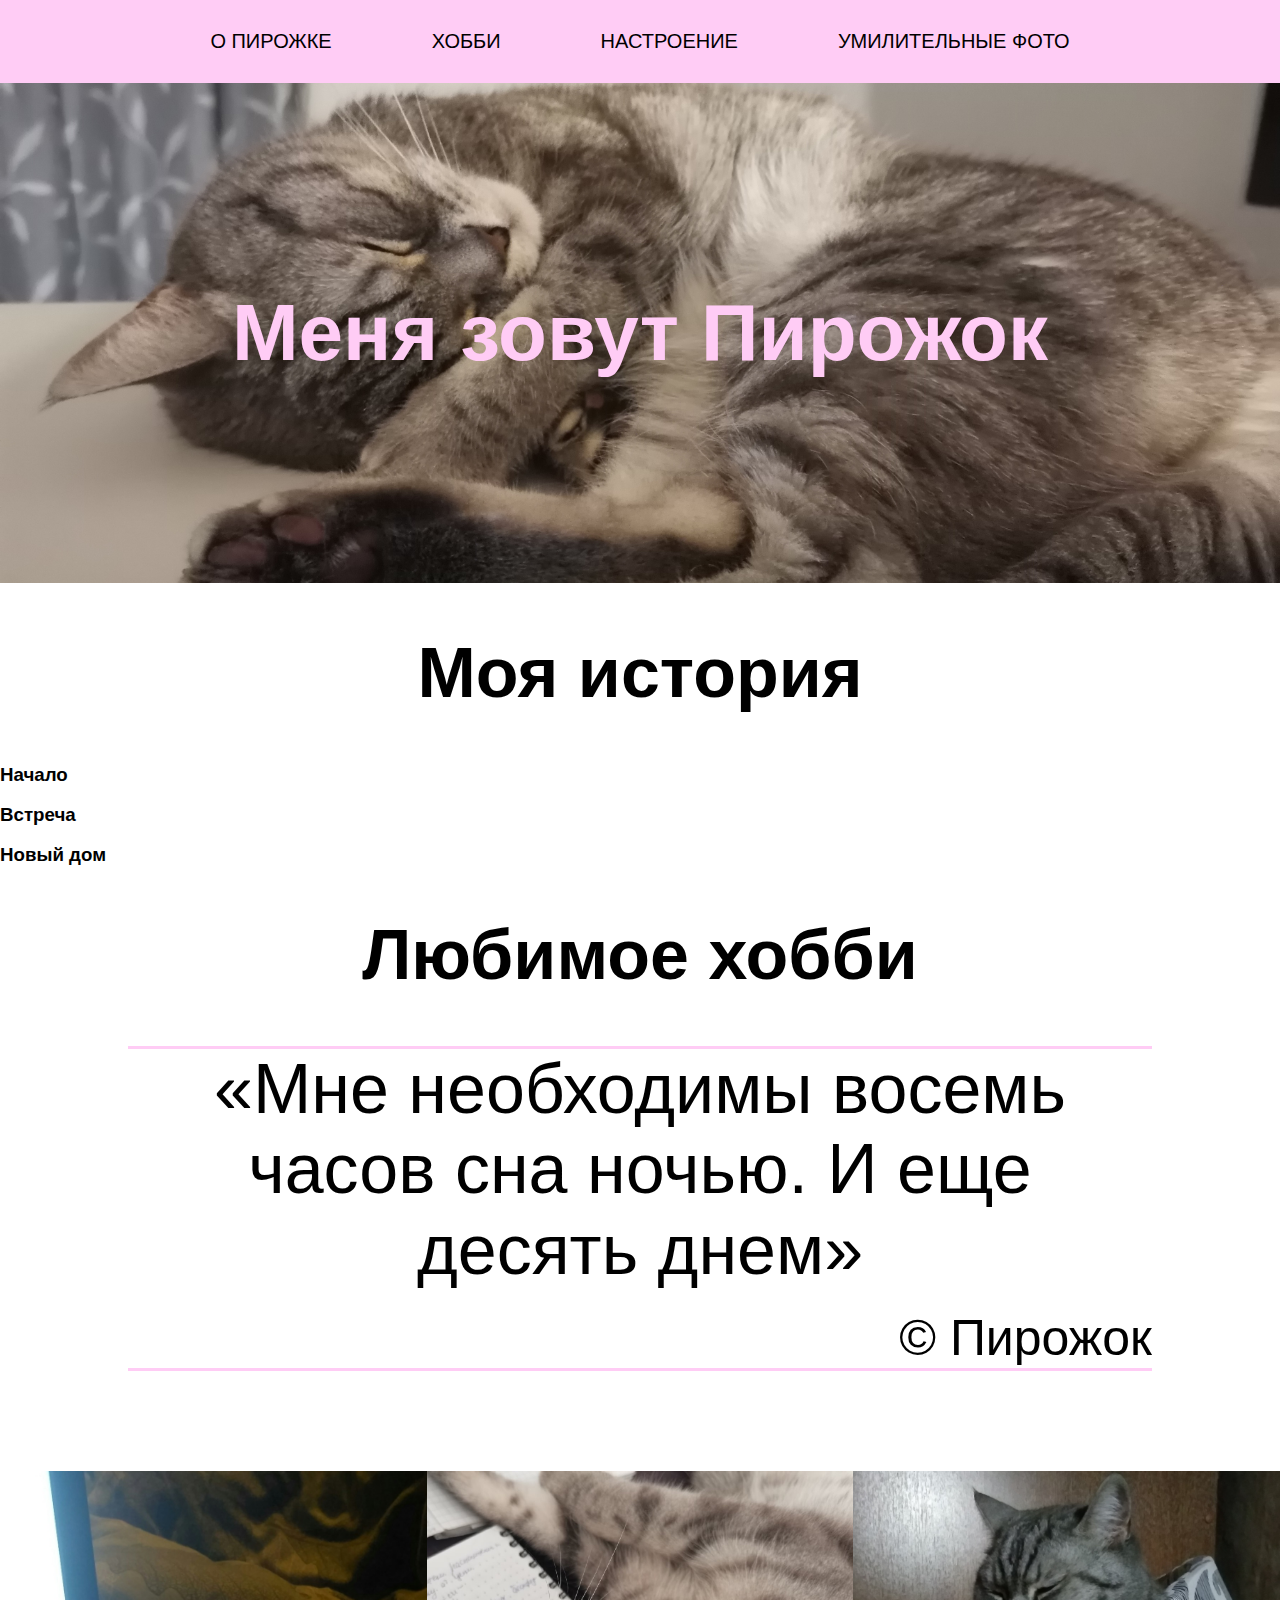
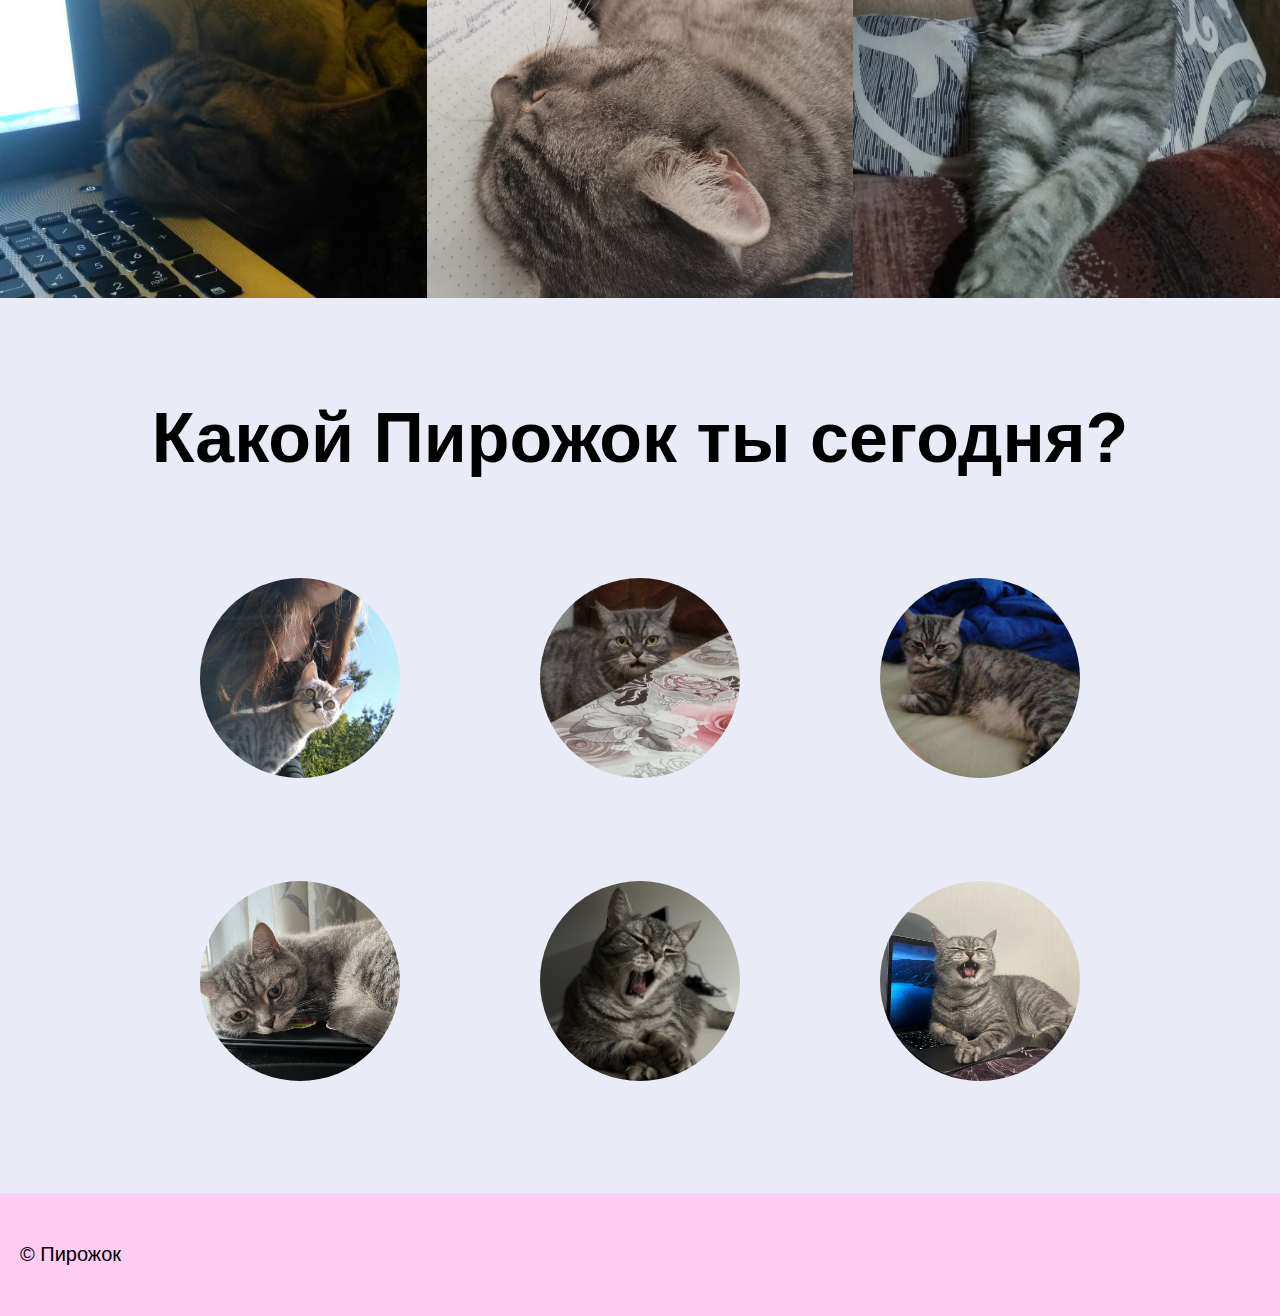
==== commit e35d2d4f: "pre-final(without survey)" ====
--- a/index.html
+++ b/index.html
@@ -26,7 +26,7 @@
       </ul>
     </nav>
     <section class="cat-photo">
-      <h1 class="cat-heading">Меня зовут Пирожок</h1>
+      <h1 class="cat-photo__heading">Меня зовут Пирожок</h1>
     </section>
     <section class="about" id="about">
       <h2 class="about__title">Моя история</h2>
@@ -43,7 +43,7 @@
       </div>
     </section>
     <section class="sleep" id="sleep">
-      <h2 class="play__title">Любимое хобби</h2>
+      <h2 class="sleep__title">Любимое хобби</h2>
       <div class="sleep__quote">
         <p class="sleep__quote-text">
           «Мне необходимы восемь часов сна ночью. И еще десять днем»
@@ -53,20 +53,20 @@
       <div class="sleep__photos">
         <div class="sleep__photo">
           <img src="./images/cat__sleep.jpg" alt="Фото" class="sleep__pic" />
-          <div class="content__image-cover">
-            <p class="content__image-name">Сплю на ноутбуке мамы</p>
+          <div class="sleep__image-cover">
+            <p class="sleep__image-name">Сплю на ноутбуке мамы</p>
           </div>
         </div>
         <div class="sleep__photo">
           <img src="./images/cat__sleep2.jpg" alt="Фото" class="sleep__pic" />
-          <div class="content__image-cover">
-            <p class="content__image-name">Сплю на конспектах мамы</p>
+          <div class="sleep__image-cover">
+            <p class="sleep__image-name">Сплю на конспектах мамы</p>
           </div>
         </div>
         <div class="sleep__photo">
           <img src="./images/cat__sleep3.jpg" alt="Фото" class="sleep__pic" />
-          <div class="content__image-cover">
-            <p class="content__image-name">Сплю как царь</p>
+          <div class="sleep__image-cover">
+            <p class="sleep__image-name">Сплю как царь</p>
           </div>
         </div>
       </div>
@@ -82,34 +82,33 @@
       <div class="play__content">
         <h2 class="play__title">Какой Пирожок ты сегодня?</h2>
         <div class="play__gallery">
-          <div class="cards__item play__card">
+          <div class="play__card">
             <img
               src="./images/babycat_street.jpg"
               alt=""
-              class="cards__image"
+              class="play__image"
             />
-
             <p class="play__text">Открытый новому</p>
           </div>
-          <div class="cards__item play__card">
-            <img src="./images/angry_cat.jpg" alt="" class="cards__image" />
+          <div class="play__card">
+            <img src="./images/angry_cat.jpg" alt="" class="play__image" />
 
             <p class="play__text">Злой на кожанных мешков</p>
           </div>
-          <div class="cards__item play__card">
-            <img src="./images/arrogant.jpg" alt="" class="cards__image" />
+          <div class="play__card">
+            <img src="./images/arrogant.jpg" alt="" class="play__image" />
             <p class="play__text">Высокомерный котей</p>
           </div>
-          <div class="cards__item play__card">
-            <img src="./images/pensive.jpg" alt="" class="cards__image" />
+          <div class="play__card">
+            <img src="./images/pensive.jpg" alt="" class="play__image" />
             <p class="play__text">Размышляющий о смысле бытия</p>
           </div>
-          <div class="cards__item play__card">
-            <img src="./images/sleepy.jpg" alt="" class="cards__image" />
+          <div class="play__card">
+            <img src="./images/sleepy.jpg" alt="" class="play__image" />
             <p class="play__text">Скучающий по кроватке</p>
           </div>
-          <div class="cards__item play__card">
-            <img src="./images/IMG_0984.jpeg" alt="" class="cards__image" />
+          <div class="play__card">
+            <img src="./images/IMG_0984.jpeg" alt="" class="play__image" />
             <p class="play__text">Паникующий</p>
           </div>
         </div>
--- a/index.css
+++ b/index.css
@@ -1,365 +1,59 @@
-@import url(./blocks/cards/cards.css);
-@import url(./vendor/slider.css);
+/* menu */
 @import url(./blocks/menu/menu.css);
 @import url(./blocks/menu/__list-item/menu__list-item.css);
 @import url(./blocks/menu/__list-link/menu__list-link.css);
 @import url(./blocks/menu/__list/menu__list.css);
+/* page */
 @import url(./blocks/page/page.css);
-@import url(./blocks/cards/__description/cards__description.css);
-@import url(./blocks/cards/__image/cards__image.css);
-@import url(./blocks/cards/__item/cards___item.css);
-@import url(./blocks/cards/__title/cards__title.css);
+/* cat-photo*/
+@import url(./blocks/cat-photo/__heading/cat-photo__heading.css);
+@import url(./blocks/cat-photo/cat-photo.css);
+/* about*/
 
-.cat-photo {
-  width: 100%;
-  height: 500px;
-  background-image: url(./images/main_photo.JPG);
-  background-size: cover;
-  background-repeat: no-repeat;
-  background-position: center;
-  position: relative;
-  display: flex;
-  justify-content: center;
-  align-items: center;
-}
 
-@media screen and (max-width: 1024px) {
-  .cat-photo {
-    height: 300px;
-  }
-}
-
-.cat-heading {
-  margin: 0;
-  font-size: 80px;
-  color: #ffccf5;
-  transition: transform 1s ease;
-}
-
-@media screen and (max-width: 980px) {
-  .cat-heading {
-    font-size: 40px;
-  }
-}
-
-@media screen and (max-width: 500px) {
-  .cat-heading {
-    font-size: 24px;
-  }
-}
-
-.cat-heading:hover {
-  transform: scale(1.1);
-}
 
 /* about */
+@import url(./blocks/about/__card/about__card.css);
+@import url(./blocks/about/__cards/about__cards.css);
+@import url(./blocks/about/__heading/about__heading.css);
+@import url(./blocks/about/__title/about__title.css);
 
-.about__cards {
-  display: grid;
-  grid-template-columns: repeat(auto-fit, 320px);
-  gap: 20px;
-  width: 80%;
-  margin: 50px auto 0;
-  justify-content: center;
-}
+/* sleep */
+@import url(./blocks/sleep/__photo/sleep__photo.css);
+@import url(./blocks/sleep/__photos/sleep__photos.css);
+@import url(./blocks/sleep/__pic/sleep__pic.css);
+@import url(./blocks/sleep/__quote-author/sleep__quote-author.css);
+@import url(./blocks/sleep/__quote-text/sleep__quote-text.css);
+@import url(./blocks/sleep/__quote/sleep__quote.css);
+@import url(./blocks/sleep/__image-cover/sleep__image-cover.css);
+@import url(./blocks/sleep/__image-name/sleep__image-name.css);
+@import url(./blocks/sleep/__title/sleep__title.css);
 
-@media screen and (max-width: 400px) {
-  .about__cards {
-    grid-template-columns: repeat(auto-fit, 250px);
-  }
-}
+
+/* play */
+@import url(./blocks/play/__card/play__card.css);
+@import url(./blocks/play/__content/play__content.css);
+@import url(./blocks/play/__gallery/play__gallery.css);
+@import url(./blocks/play/__image/play__image.css);
+@import url(./blocks/play/__text/play__text.css);
+@import url(./blocks/play/__text/_opened/play__text_opened.css);
+@import url(./blocks/play/__title/play__title.css);
+@import url(./blocks/play/play.css);
+
+/* footer */
+@import url(./blocks/footer/__copyright/footer__copyright.css);
+@import url(./blocks/footer/footer.css);
+
+/* popup */
+
+@import url(./blocks/popup/__heading/popup__heading.css);
+@import url(./blocks/popup/__text/popup__text.css);
+@import url(./blocks/popup/__wrapper/popup__wrapper.css);
+@import url(./blocks/popup/popup.css);
+@import url(./blocks/popup/_opened/popup_opened.css);
+@import url(./blocks/popup/__close/popup__close.css);
 
 
 
 
-.about__card {
-  width: 320px;
-  height: 320px;
-  background-color: #ffccf5;
-  border-radius: 10px;
-  transition: transform 0.5s ease;
-  display: flex;
-  justify-content: center;
-  align-items: center;
-  box-shadow: 8px 8px 2px 1px rgba(0, 0, 255, 0.2);
-}
 
-@media screen and (max-width: 700px) {
-  .about__card {
-    height: 200px;
-  }
-}
-
-@media screen and (max-width: 400px) {
-  .about__card {
-    width: 250px;
-  }
-}
-
-
-
-.about__card:hover {
-  transform: scale(1.05);
-}
-
-.about__heading {
-  margin: 0;
-  font-size: 50px;
-  margin: 0;
-}
-
-@media screen and (max-width: 700px) {
-  .about__heading {
-    font-size: 40px;
-  }
-}
-
-.about__title {
-  font-size: 70px;
-  margin: 50px 0;
-  font-family: "Segoe UI", Tahoma, Geneva, Verdana, sans-serif;
-  text-align: center;
-}
-
-@media screen and (max-width: 700px) {
-  .about__title {
-    font-size: 40px;
-  }
-}
-
-.sleep__quote {
-  max-width: 80%;
-  border-top: 3px solid #ffccf5;
-  border-bottom: 3px solid #ffccf5;
-  margin: 0 auto 100px;
-}
-
-.sleep__quote-text {
-  font-size: 70px;
-  text-align: center;
-  margin: 0 auto;
-  font-family: "Segoe UI", Tahoma, Geneva, Verdana, sans-serif;
-}
-
-@media screen and (max-width: 700px) {
-  .sleep__quote-text {
-    font-size: 40px;
-  }
-}
-
-.sleep__quote-author {
-  margin: 20px auto 0;
-  font-size: 50px;
-  text-align: right;
-}
-
-@media screen and (max-width: 700px) {
-  .sleep__quote-author {
-    font-size: 30px;
-  }
-}
-
-
-
-.sleep__photos {
-  display: grid;
-  grid-template-columns: repeat(3, 1fr);
-  width: 100%;
-  box-sizing: border-box;
-  font-size: 0;
-}
-
-@media screen and (max-width: 1000px) {
-  .sleep__photos {
-    grid-template-columns: 1fr;
-  }
-}
-
-.sleep__pic {
-  width: 100%;
-  object-fit: contain;
-}
-
-.sleep__photo {
-  position: relative;
-  width: 100%;
-  height: auto;
-}
-
-.content__image-cover {
-  width: 100%;
-  height: 100%;
-  background-color: rgba(0, 0, 0, 0.3);
-  opacity: 0;
-  position: absolute;
-  top: 0;
-  left: 0;
-  transition: opacity 0.3s ease;
-}
-
-.content__image-name {
-  font-size: 25px;
-  position: absolute;
-  right: 10px;
-  bottom: 10px;
-  color: white;
-}
-
-.content__image-cover:hover {
-  opacity: 1;
-}
-
-.play {
-  background-color: #e2e7f5c5;
-  width: 100%;
-  padding-top: 50px;
-}
-
-.play__content {
-  padding: 0;
-  margin: 0 auto;
-  width: 80%;
-}
-
-.play__title {
-  font-size: 70px;
-  margin: 50px 0;
-  font-family: "Segoe UI", Tahoma, Geneva, Verdana, sans-serif;
-  text-align: center;
-}
-
-@media screen and (max-width: 700px) {
-  .play__title{
-    font-size: 40px;
-  }
-}
-
-.play__gallery {
-  display: grid;
-  grid-template-columns: repeat(auto-fill, 320px);
-  grid-template-rows: auto;
-  justify-content: center;
-  gap: 20px;
-  margin-top: 100px;
-}
-
-@media screen and (max-width: 400px) {
-  .play__gallery {
-    grid-template-columns: repeat(auto-fit, 280px);
-  }
-}
-
-.play__card {
-  transition: transform 1s ease;
-  text-align: center;
-}
-
-.play__card:hover {
-  transform: scale(1.05);
-  transition: transform 1s ease;
-}
-
-.play__text {
-  font-family: "Segoe UI", Tahoma, Geneva, Verdana, sans-serif;
-  font-size: 25px;
-  text-align: center;
-  visibility: hidden;
-}
-
-.play__text_opened {
-  visibility: visible;
-}
-
-.content__image-cover-rounded:hover {
-  opacity: 0.5;
-}
-
-.footer {
-  padding: 50px 0;
-  background-color: #ffccf5;
-}
-
-@media screen and (max-width: 500px) {
-  .footer {
-    padding: 30px 0;
-  }
-}
-
-
-.footer__copyright {
-  color: black;
-  font-size: 20px;
-  margin: 0;
-  margin-left: 20px;
-}
-
-.popup {
-  width: 100vw;
-  height: 100vh;
-  position: fixed;
-  top: 0;
-  right: 0;
-  background-color: rgba(0, 0, 0, 0.3);
-  z-index: 10;
-  display: flex;
-  justify-content: center;
-  align-items: center;
-  visibility: hidden;
-  transition: opacity 0.5s, visibility 0.5s ease;
-  opacity: 0;
-}
-
-.popup_opened {
-  visibility: visible;
-  transition: opacity 0.5s, visibility 0.5s ease;
-  opacity: 1;
-}
-
-.popup__wrapper {
-  width: 400px;
-  background-color: white;
-  border-radius: 20px;
-  min-height: 200px;
-  position: relative;
-}
-
-@media screen and (max-width: 500px) {
-  .popup__wrapper {
-    width: 300px;
-  }
-}
-
-.popup__close {
-  width: 20px;
-  height: 20px;
-  background-image: url(./images/Close-Icon.svg);
-  background-repeat: no-repeat;
-  background-size: contain;
-  position: absolute;
-  top: -20px;
-  right: -20px;
-  background-color: transparent;
-  border: none;
-  transition: opacity 0.3s ease;
-}
-
-.popup__close:hover {
-  opacity: 0.5;
-}
-
-.popup__heading {
-  margin: 20px 0;
-  font-size: 40px;
-  text-align: center;
-}
-
-.popup__text {
-  margin: 0;
-  font-size: 25px;
-  text-align: justify;
-  padding: 0 20px 20px;
-}
-
-.about__paragraph {
-  visibility: hidden;
-}
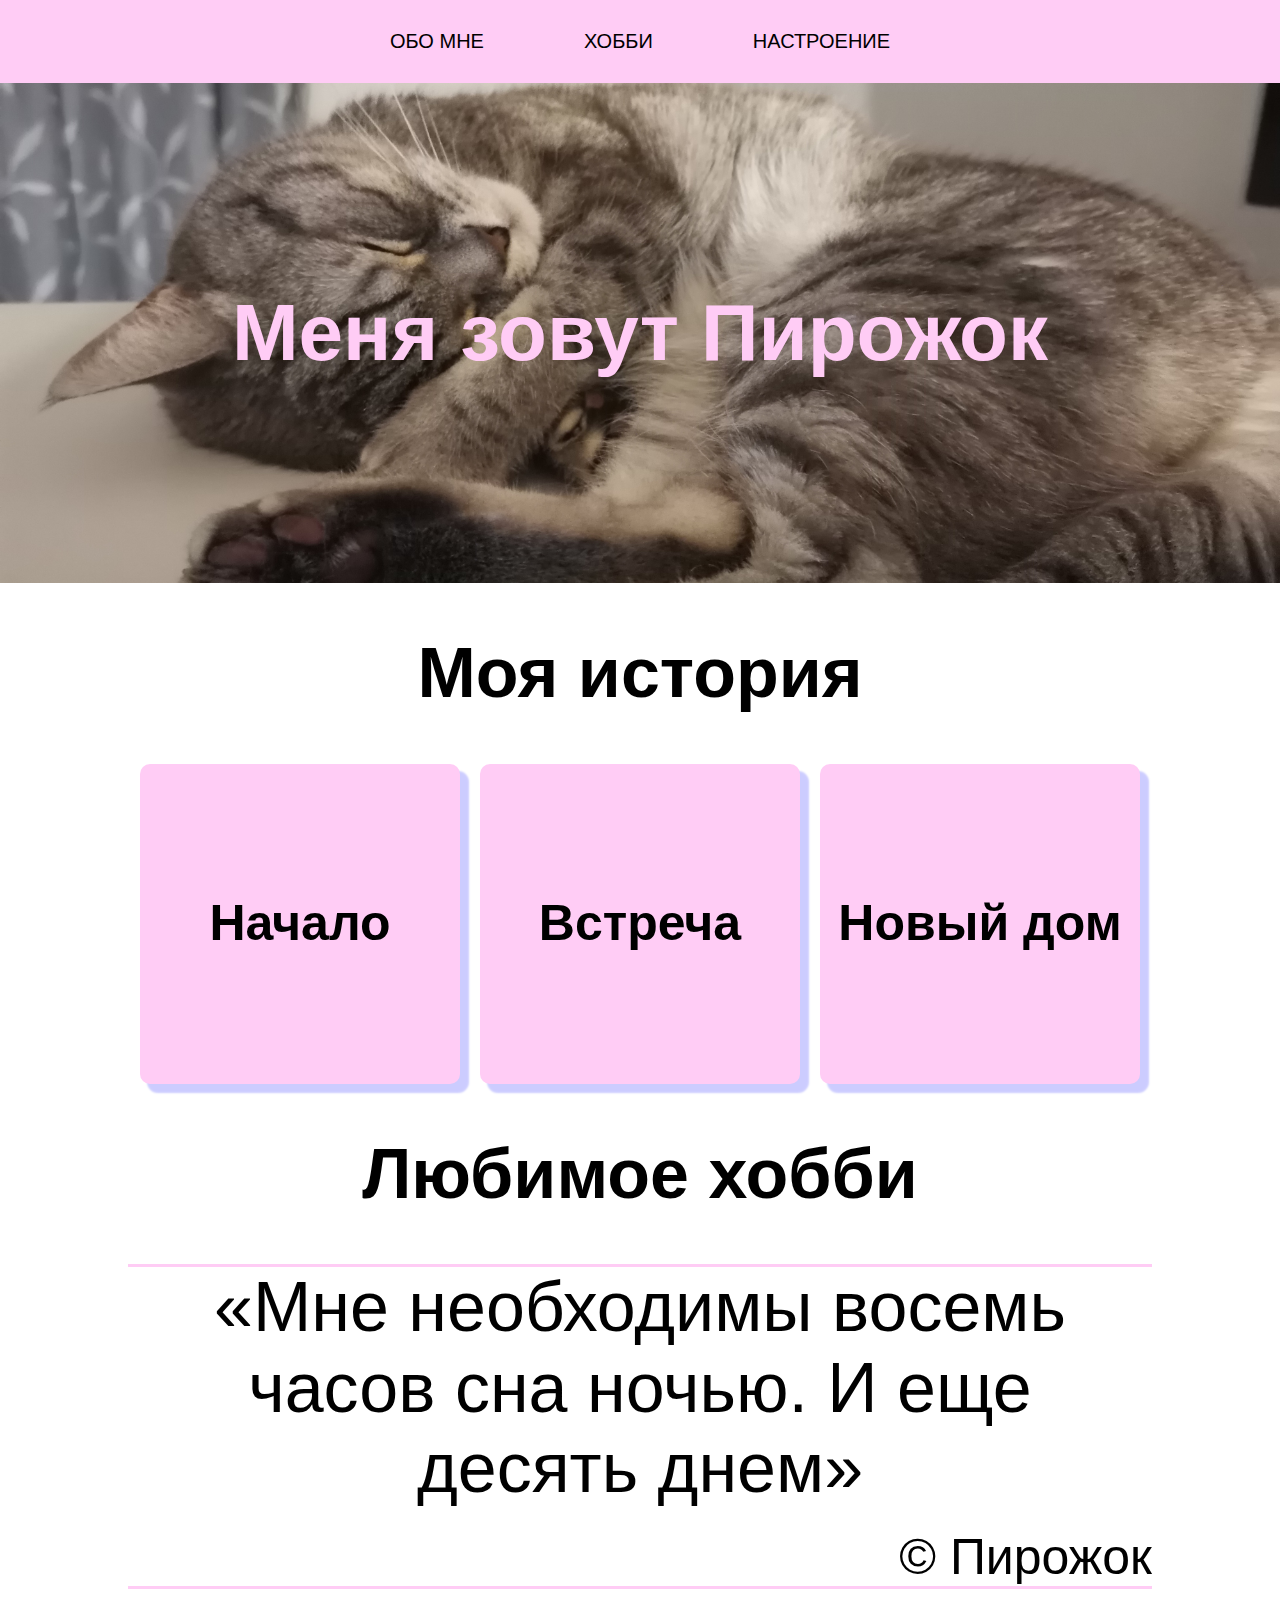
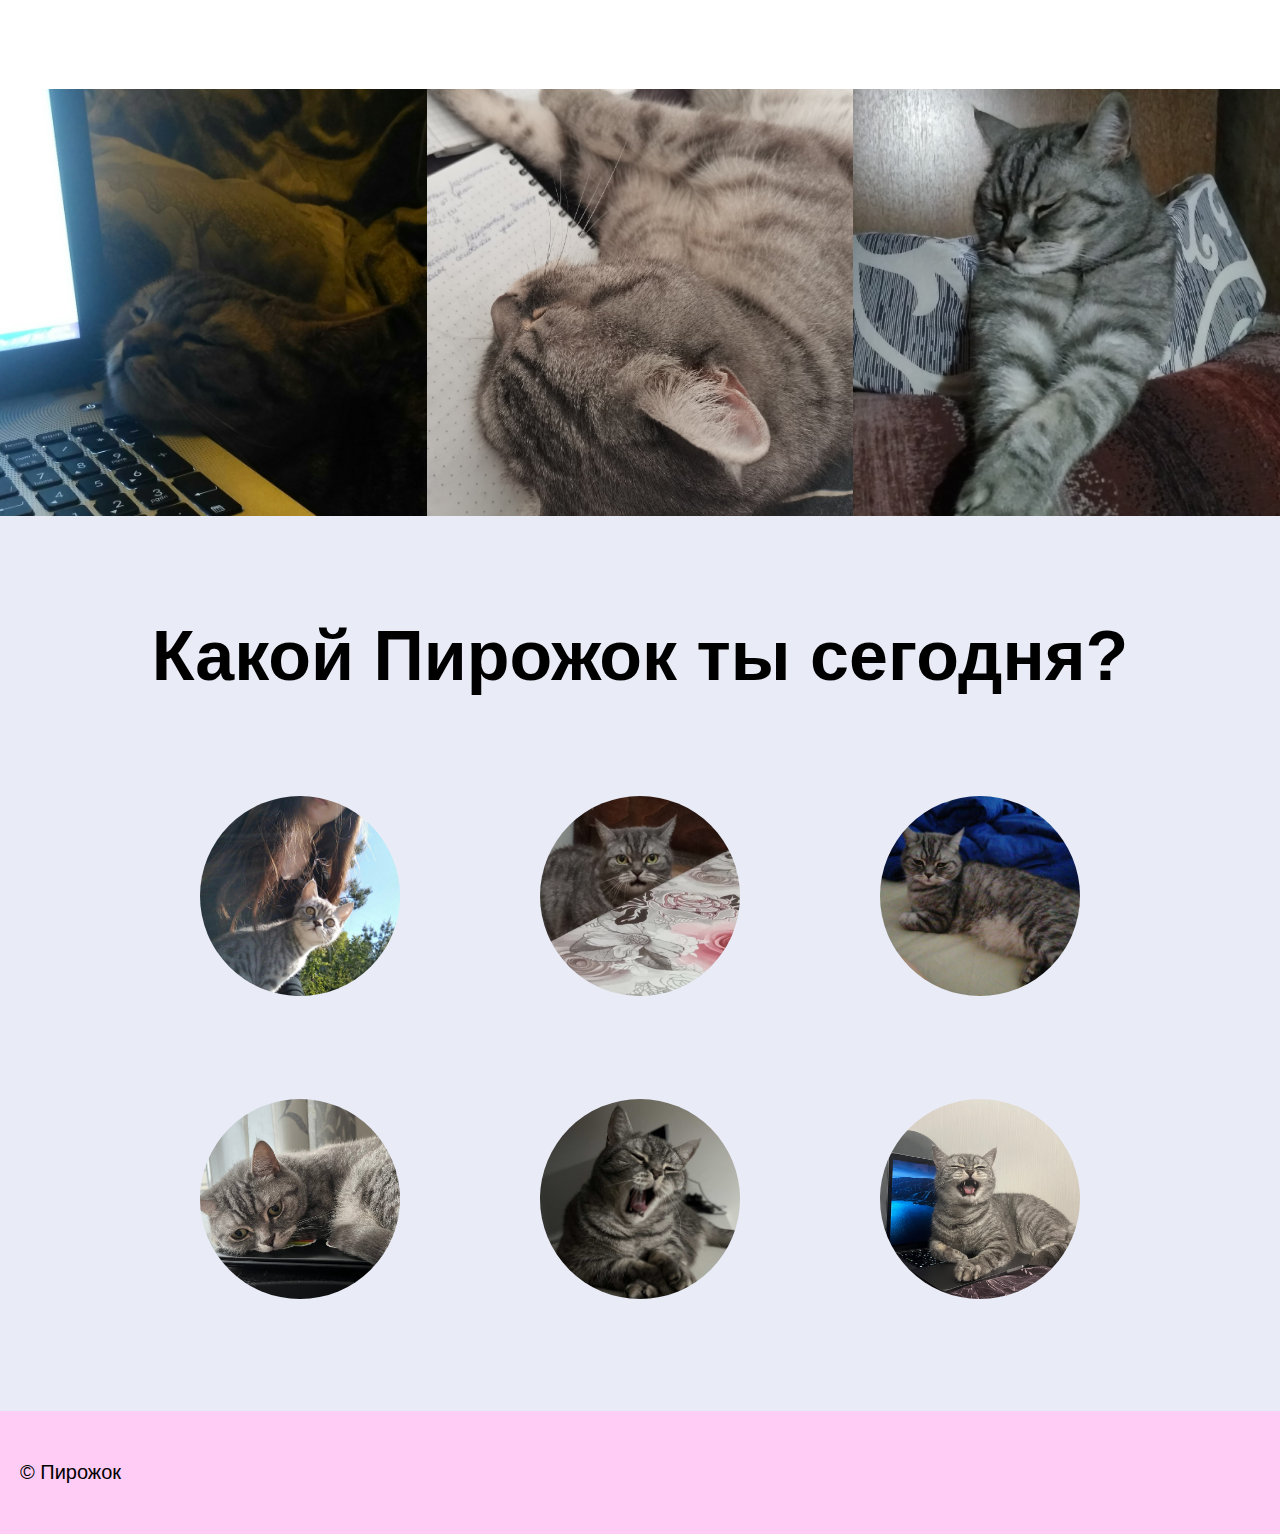
==== commit 47461183: "small changes" ====
--- a/index.html
+++ b/index.html
@@ -1,5 +1,5 @@
 <!DOCTYPE html>
-<html lang="en">
+<html lang="ru">
   <head>
     <meta charset="UTF-8" />
     <meta http-equiv="X-UA-Compatible" content="IE=edge" />
@@ -12,16 +12,13 @@
     <nav class="menu">
       <ul class="menu__list">
         <li class="menu__list-item">
-          <a href="#about" class="menu__list-link">О ПИРОЖКЕ</a>
+          <a href="#about" class="menu__list-link">ОБО МНЕ</a>
         </li>
         <li class="menu__list-item">
           <a href="#sleep" class="menu__list-link">ХОББИ</a>
         </li>
         <li class="menu__list-item">
           <a href="#play" class="menu__list-link">НАСТРОЕНИЕ</a>
-        </li>
-        <li class="menu__list-item">
-          <a href="#" class="menu__list-link">УМИЛИТЕЛЬНЫЕ ФОТО</a>
         </li>
       </ul>
     </nav>
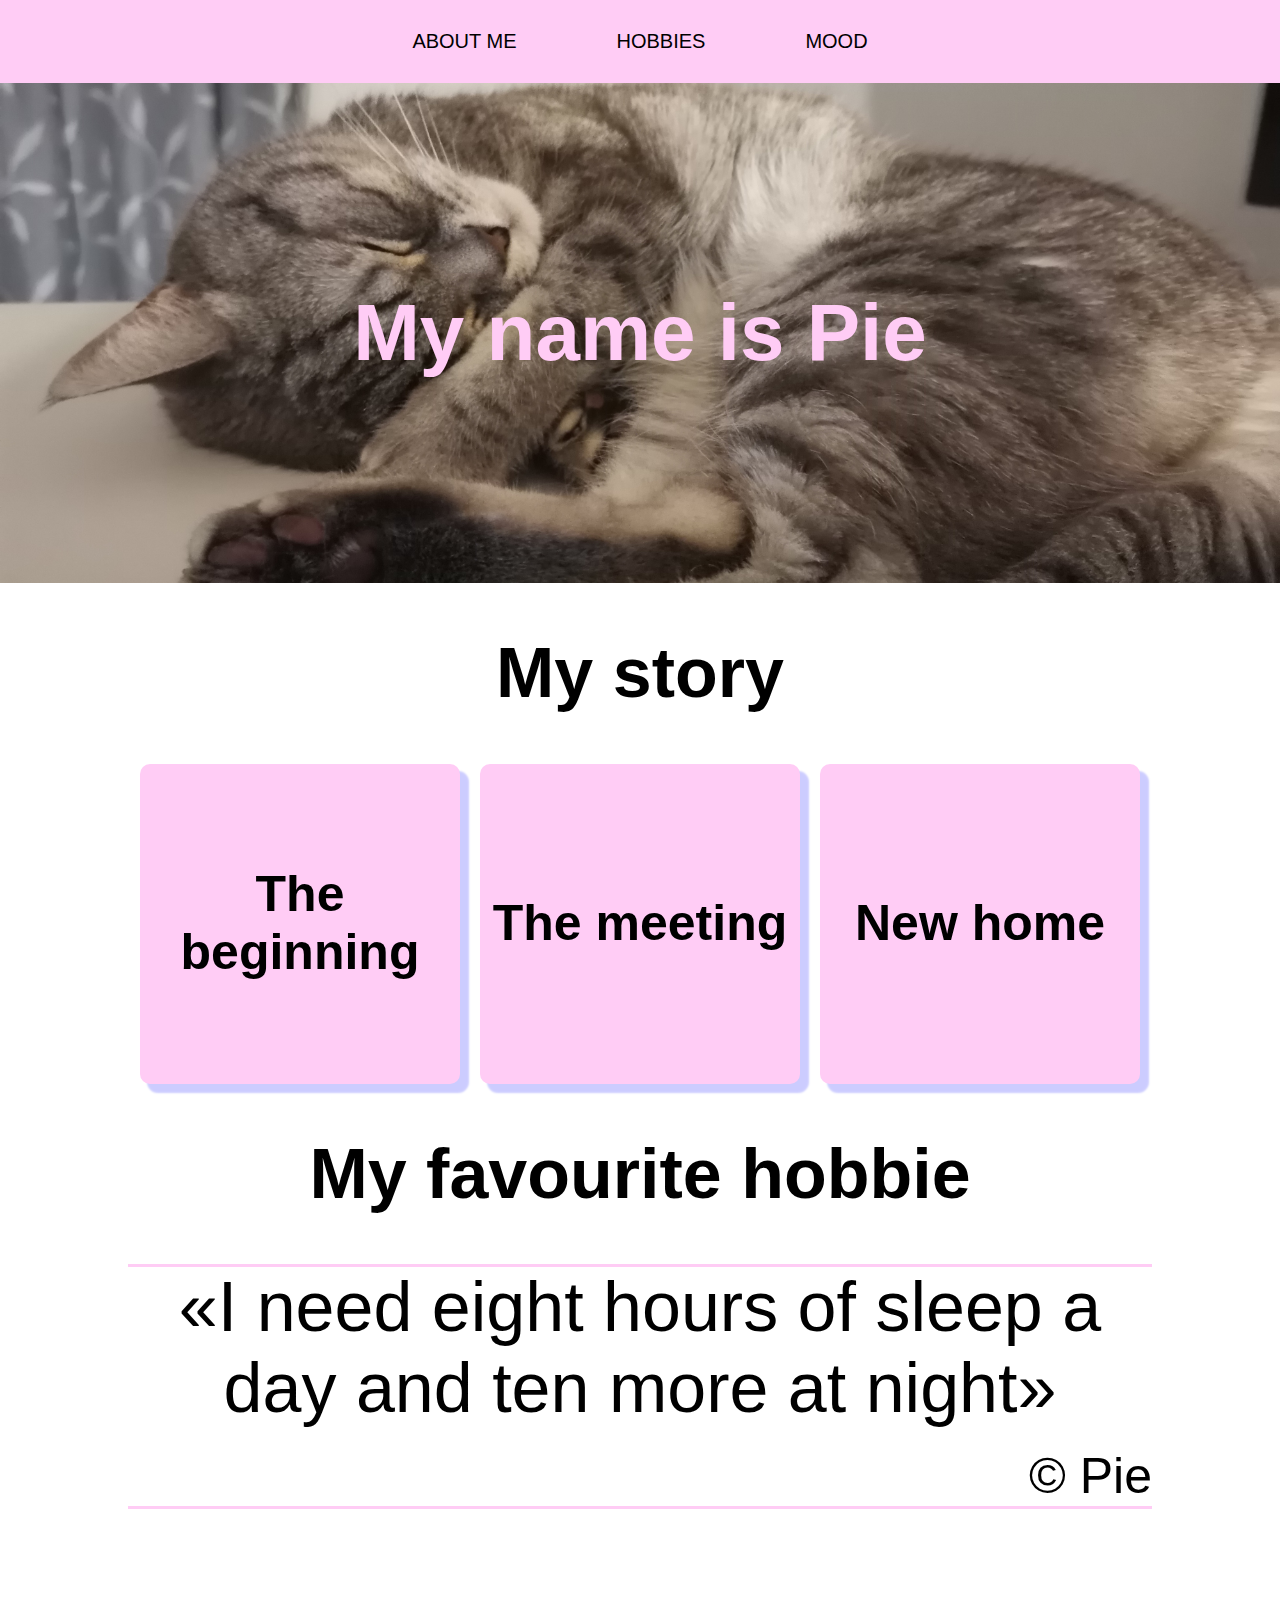
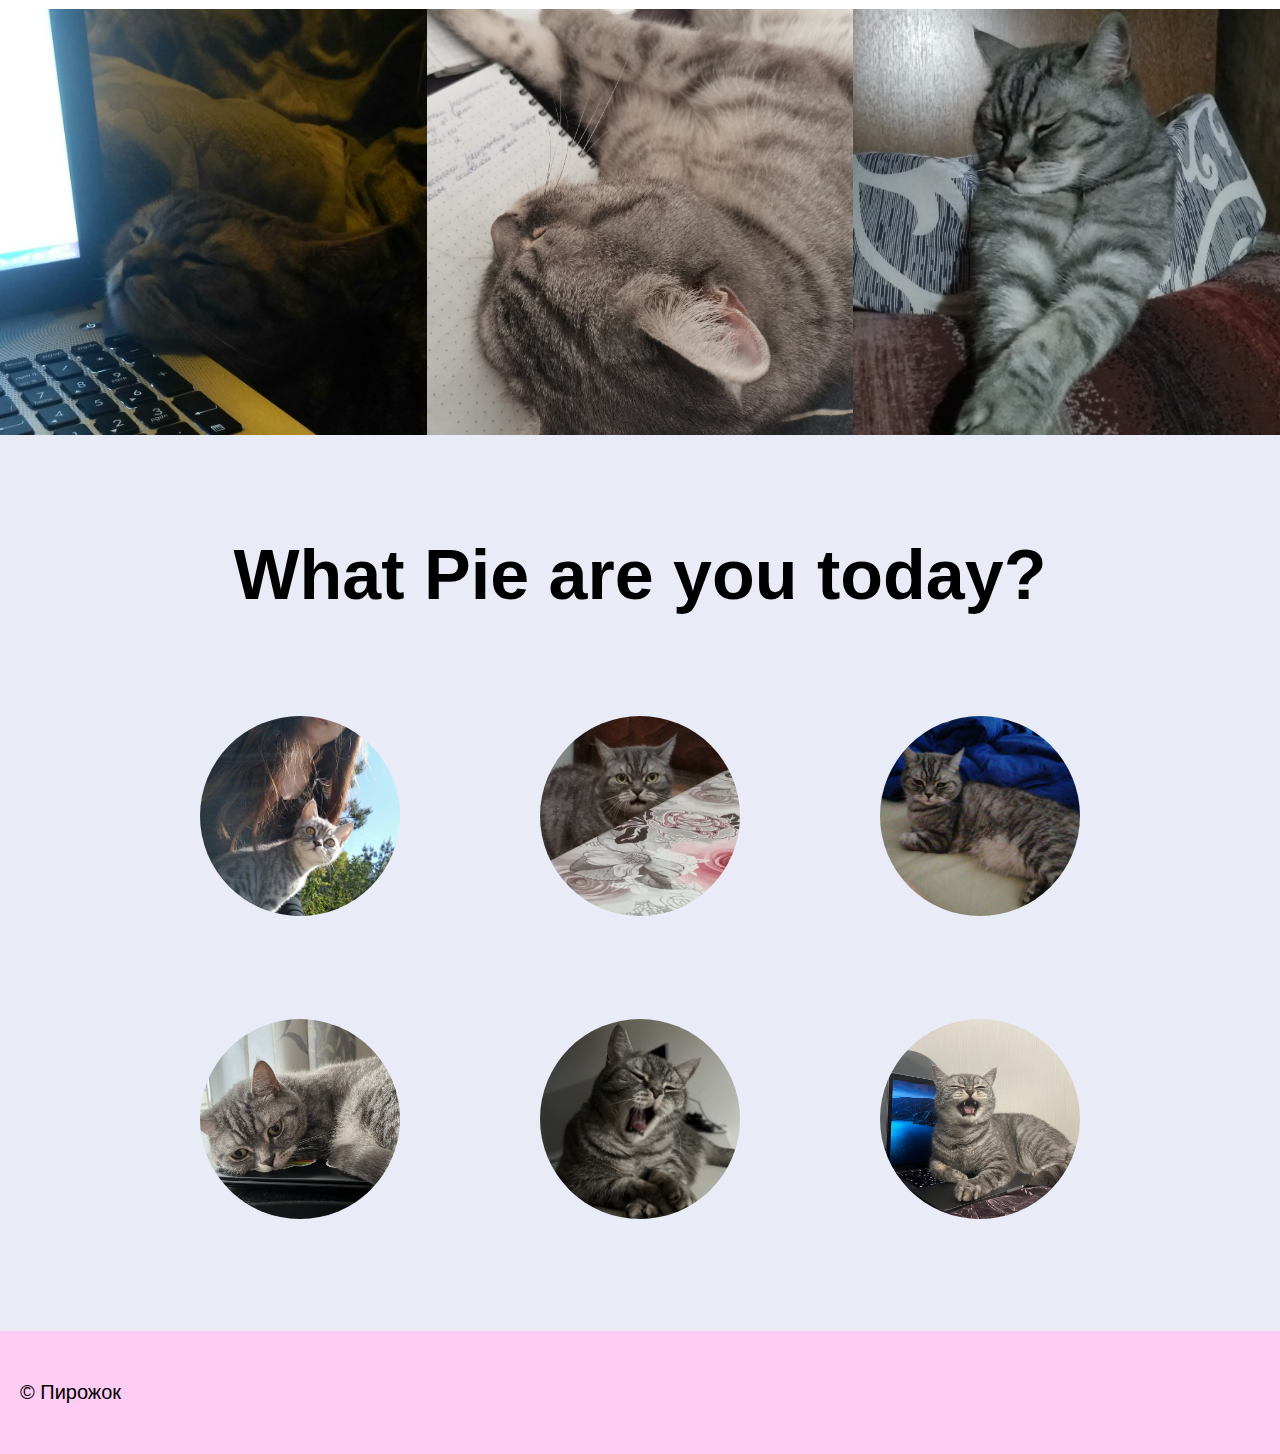
==== commit 027e76f6: "english" ====
--- a/index.html
+++ b/index.html
@@ -1,5 +1,5 @@
 <!DOCTYPE html>
-<html lang="ru">
+<html lang="en">
   <head>
     <meta charset="UTF-8" />
     <meta http-equiv="X-UA-Compatible" content="IE=edge" />
@@ -12,58 +12,58 @@
     <nav class="menu">
       <ul class="menu__list">
         <li class="menu__list-item">
-          <a href="#about" class="menu__list-link">ОБО МНЕ</a>
+          <a href="#about" class="menu__list-link">ABOUT ME</a>
         </li>
         <li class="menu__list-item">
-          <a href="#sleep" class="menu__list-link">ХОББИ</a>
+          <a href="#sleep" class="menu__list-link">HOBBIES</a>
         </li>
         <li class="menu__list-item">
-          <a href="#play" class="menu__list-link">НАСТРОЕНИЕ</a>
+          <a href="#play" class="menu__list-link">MOOD</a>
         </li>
       </ul>
     </nav>
     <section class="cat-photo">
-      <h1 class="cat-photo__heading">Меня зовут Пирожок</h1>
+      <h1 class="cat-photo__heading">My name is Pie</h1>
     </section>
     <section class="about" id="about">
-      <h2 class="about__title">Моя история</h2>
+      <h2 class="about__title">My story</h2>
       <div class="about__cards">
         <div class="about__card">
-          <h3 class="about__heading">Начало</h3>
+          <h3 class="about__heading">The beginning</h3>
         </div>
         <div class="about__card">
-          <h3 class="about__heading">Встреча</h3>
+          <h3 class="about__heading">The meeting</h3>
         </div>
         <div class="about__card">
-          <h3 class="about__heading">Новый дом</h3>
+          <h3 class="about__heading">New home</h3>
         </div>
       </div>
     </section>
     <section class="sleep" id="sleep">
-      <h2 class="sleep__title">Любимое хобби</h2>
+      <h2 class="sleep__title">My favourite hobbie</h2>
       <div class="sleep__quote">
         <p class="sleep__quote-text">
-          «Мне необходимы восемь часов сна ночью. И еще десять днем»
+          «I need eight hours of sleep a day and ten more at night»
         </p>
-        <p class="sleep__quote-author">&#169; Пирожок</p>
+        <p class="sleep__quote-author">&#169; Pie</p>
       </div>
       <div class="sleep__photos">
         <div class="sleep__photo">
           <img src="./images/cat__sleep.jpg" alt="Фото" class="sleep__pic" />
           <div class="sleep__image-cover">
-            <p class="sleep__image-name">Сплю на ноутбуке мамы</p>
+            <p class="sleep__image-name">Sleeping on mother's laptop</p>
           </div>
         </div>
         <div class="sleep__photo">
           <img src="./images/cat__sleep2.jpg" alt="Фото" class="sleep__pic" />
           <div class="sleep__image-cover">
-            <p class="sleep__image-name">Сплю на конспектах мамы</p>
+            <p class="sleep__image-name">Sleeping on mother's notes</p>
           </div>
         </div>
         <div class="sleep__photo">
           <img src="./images/cat__sleep3.jpg" alt="Фото" class="sleep__pic" />
           <div class="sleep__image-cover">
-            <p class="sleep__image-name">Сплю как царь</p>
+            <p class="sleep__image-name">Sleeping like a king</p>
           </div>
         </div>
       </div>
@@ -77,7 +77,7 @@
     </div>
     <section class="play" id="play">
       <div class="play__content">
-        <h2 class="play__title">Какой Пирожок ты сегодня?</h2>
+        <h2 class="play__title">What Pie are you today?</h2>
         <div class="play__gallery">
           <div class="play__card">
             <img
@@ -85,28 +85,28 @@
               alt=""
               class="play__image"
             />
-            <p class="play__text">Открытый новому</p>
+            <p class="play__text">Opened to new</p>
           </div>
           <div class="play__card">
             <img src="./images/angry_cat.jpg" alt="" class="play__image" />
 
-            <p class="play__text">Злой на кожанных мешков</p>
+            <p class="play__text">Angry at leather bags</p>
           </div>
           <div class="play__card">
             <img src="./images/arrogant.jpg" alt="" class="play__image" />
-            <p class="play__text">Высокомерный котей</p>
+            <p class="play__text">An arrogant cat</p>
           </div>
           <div class="play__card">
             <img src="./images/pensive.jpg" alt="" class="play__image" />
-            <p class="play__text">Размышляющий о смысле бытия</p>
+            <p class="play__text">Thinking about the meaning of life</p>
           </div>
           <div class="play__card">
             <img src="./images/sleepy.jpg" alt="" class="play__image" />
-            <p class="play__text">Скучающий по кроватке</p>
+            <p class="play__text">Missing my bed</p>
           </div>
           <div class="play__card">
             <img src="./images/IMG_0984.jpeg" alt="" class="play__image" />
-            <p class="play__text">Паникующий</p>
+            <p class="play__text">In panic</p>
           </div>
         </div>
       </div>
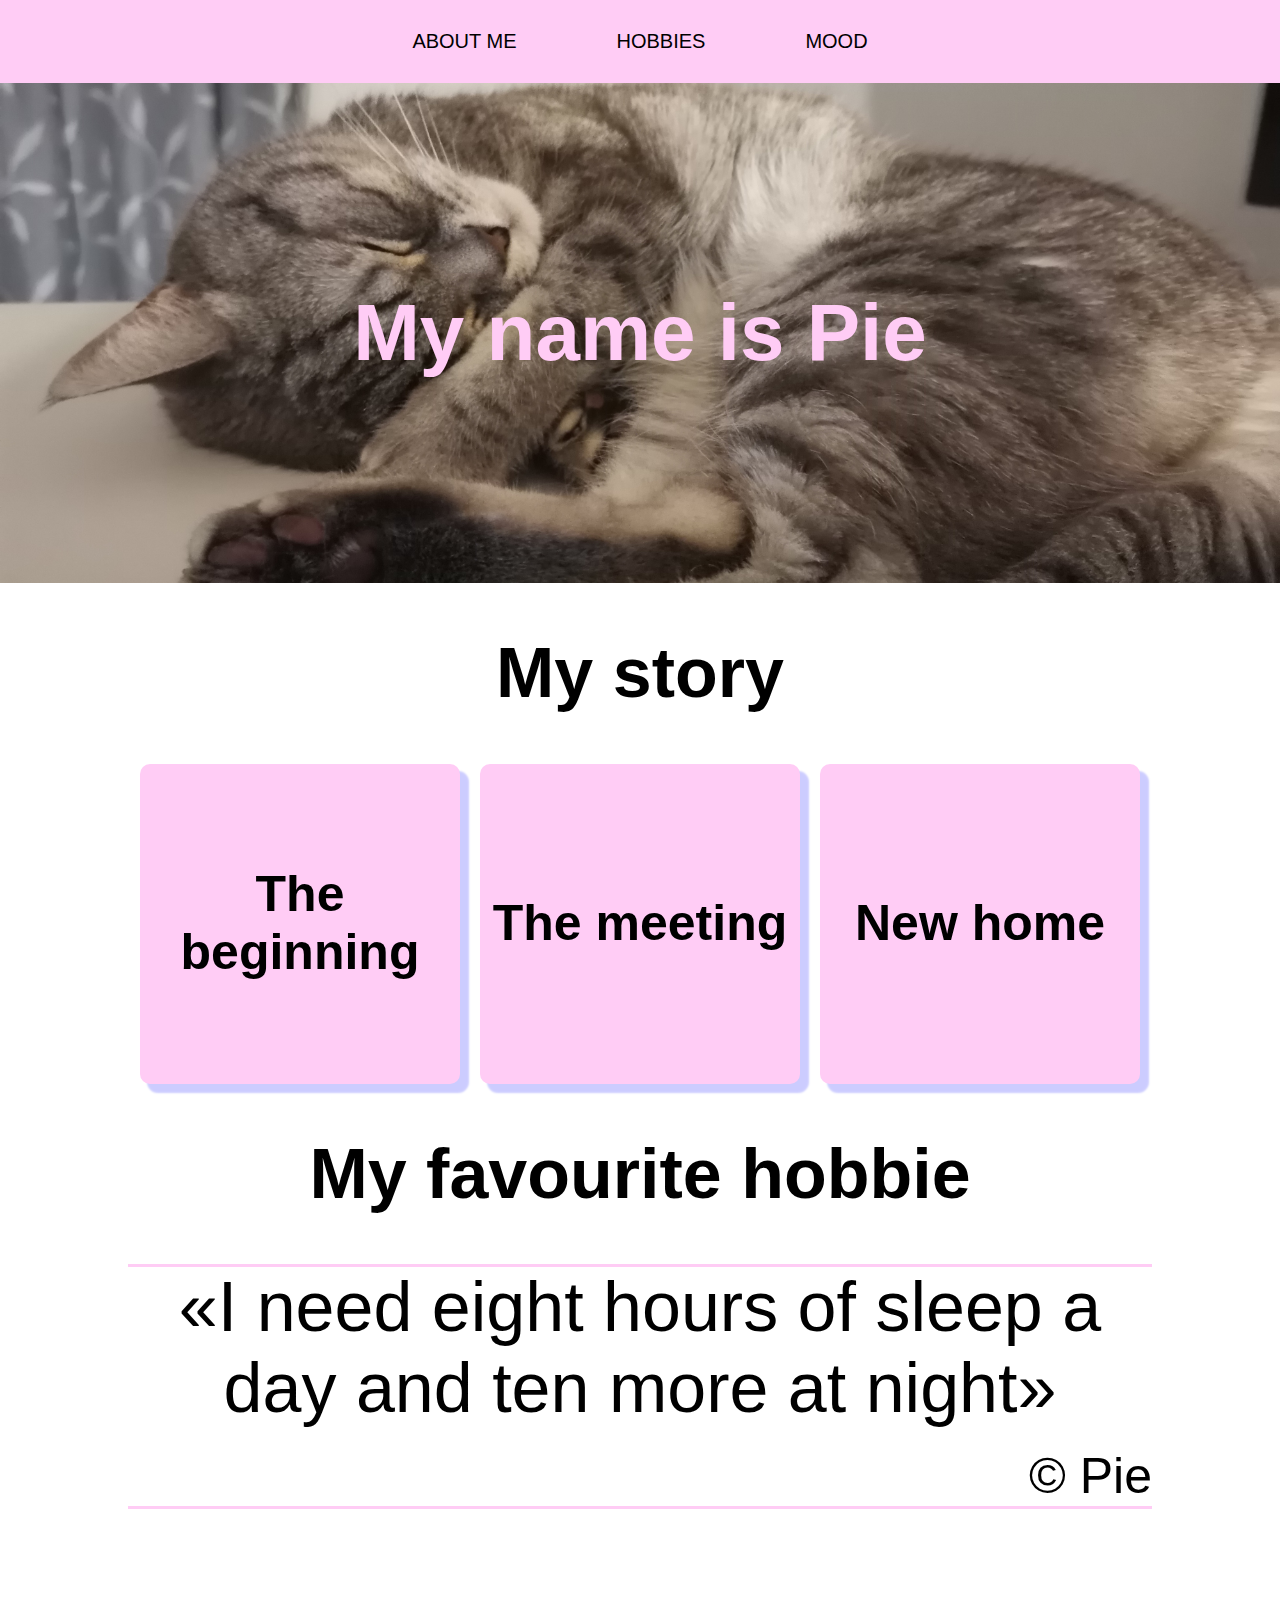
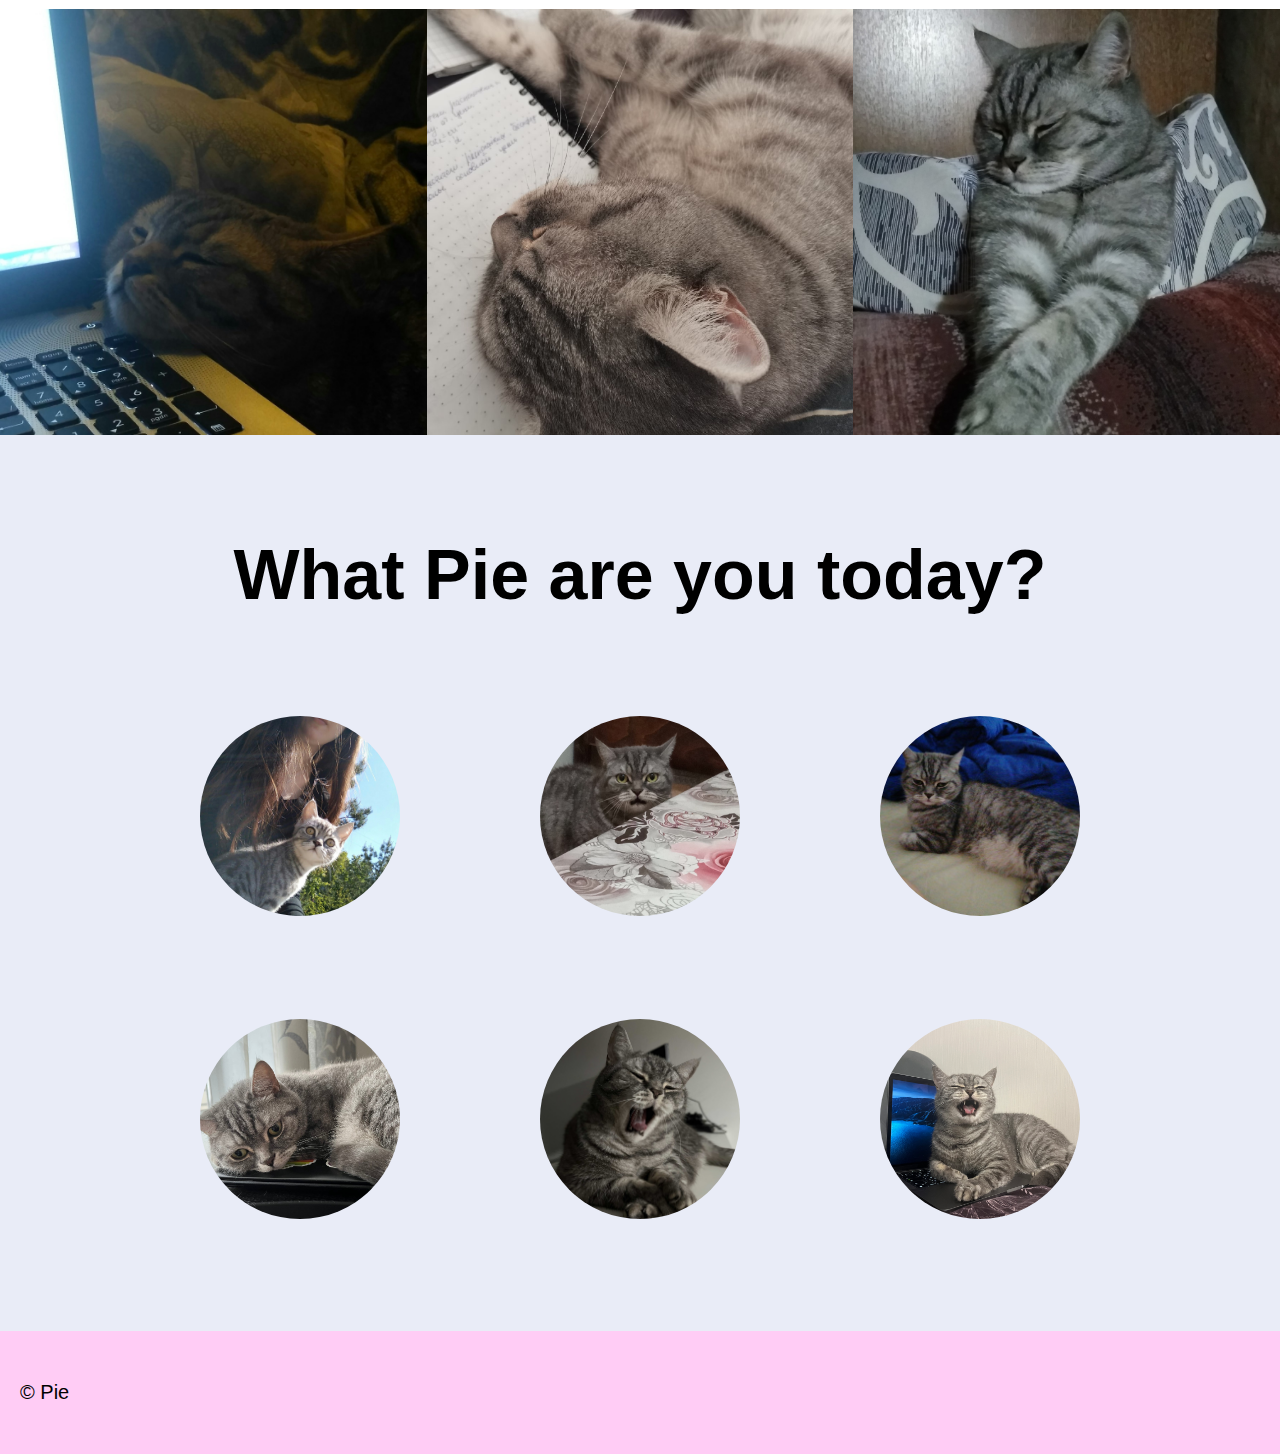
==== commit 7ee840e7: "Update index.html" ====
--- a/index.html
+++ b/index.html
@@ -112,7 +112,7 @@
       </div>
     </section>
     <footer class="footer">
-      <p class="footer__copyright">&copy; Пирожок</p>
+      <p class="footer__copyright">&copy; Pie</p>
     </footer>
     <script src="./index.js"></script>
   </body>
